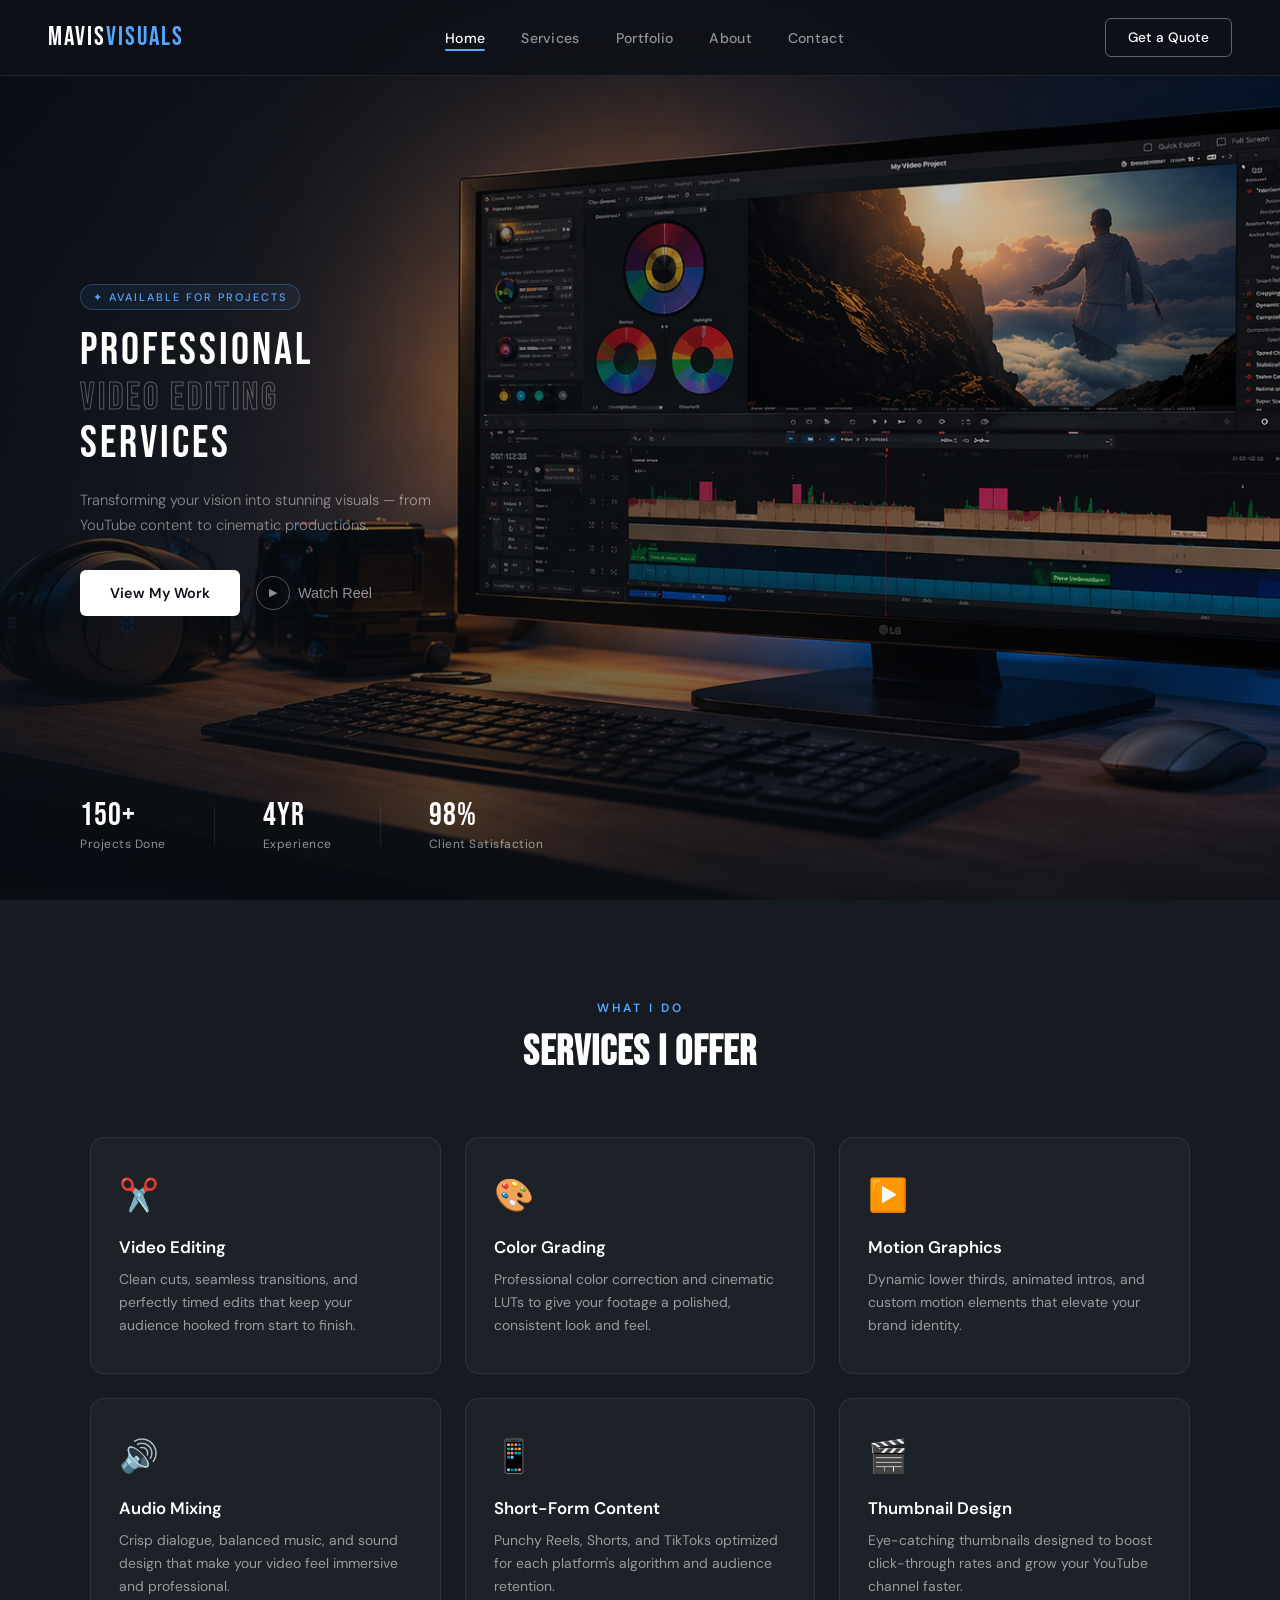
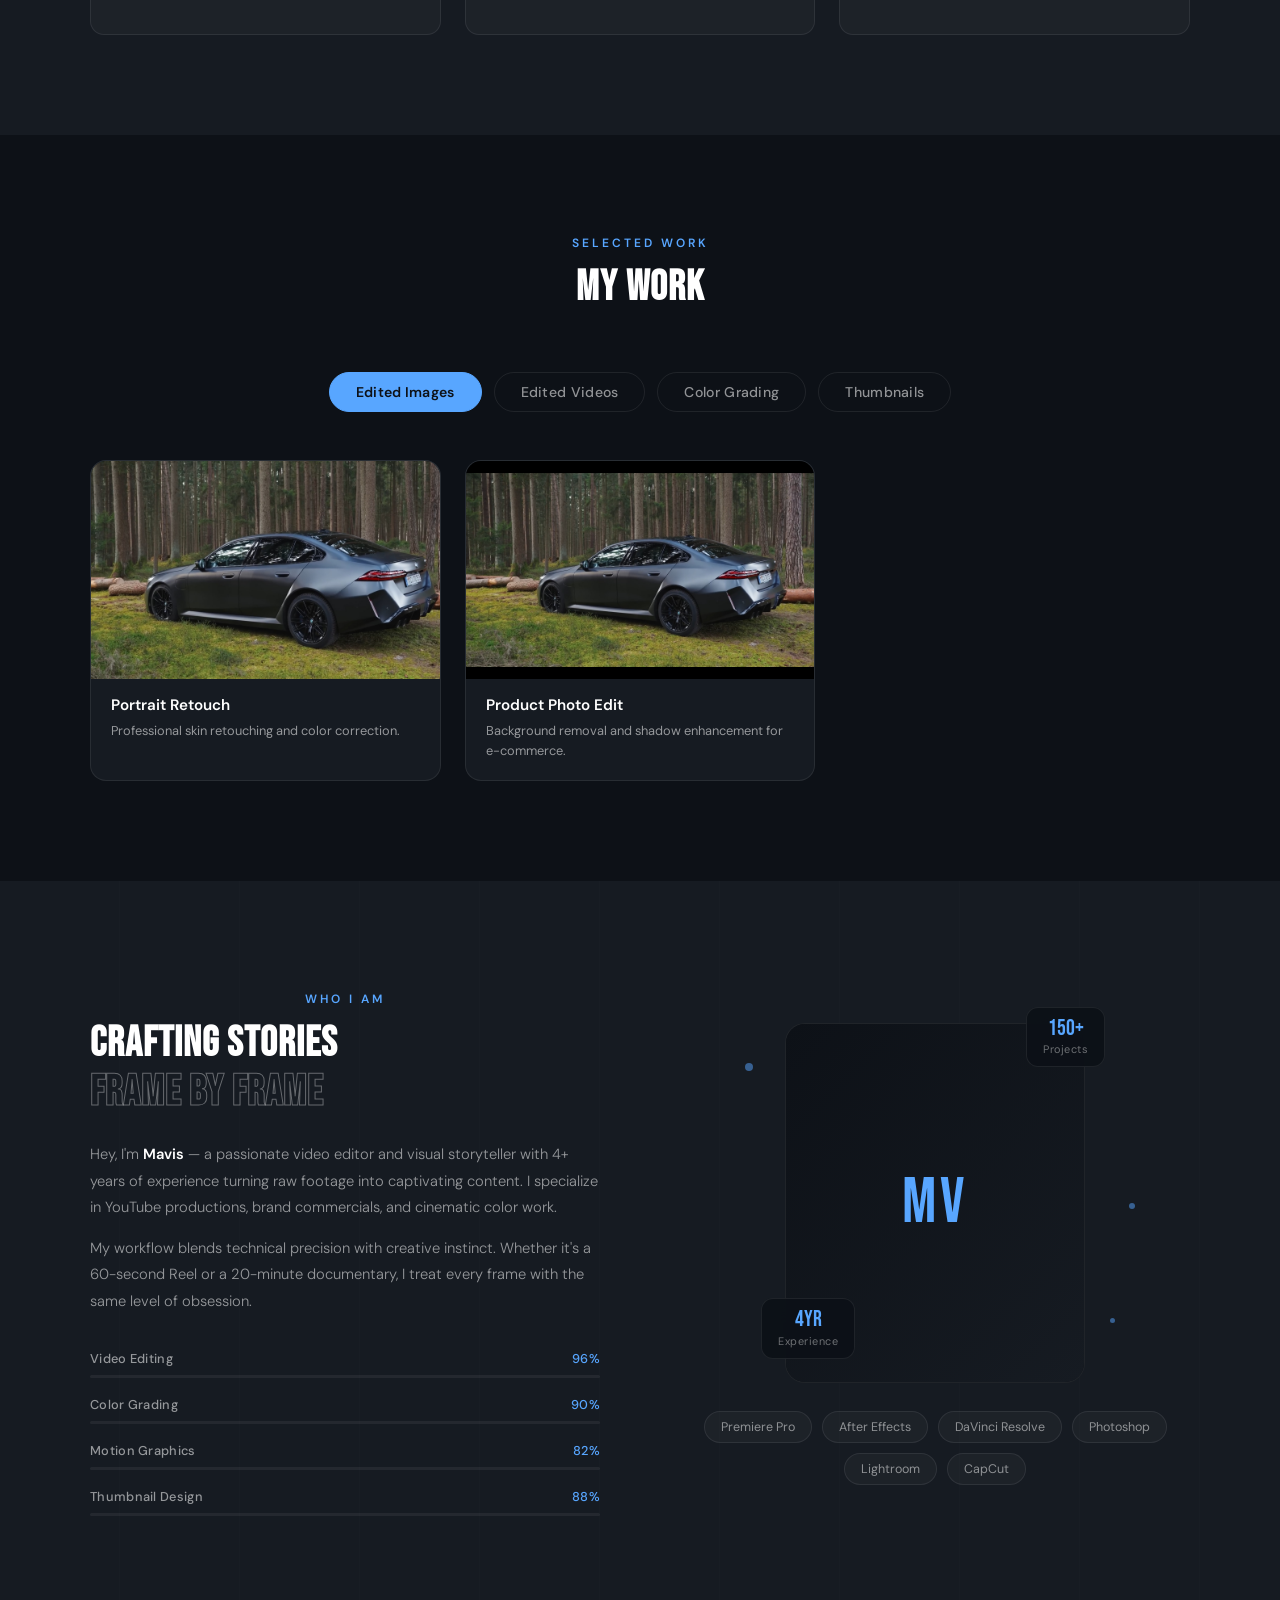
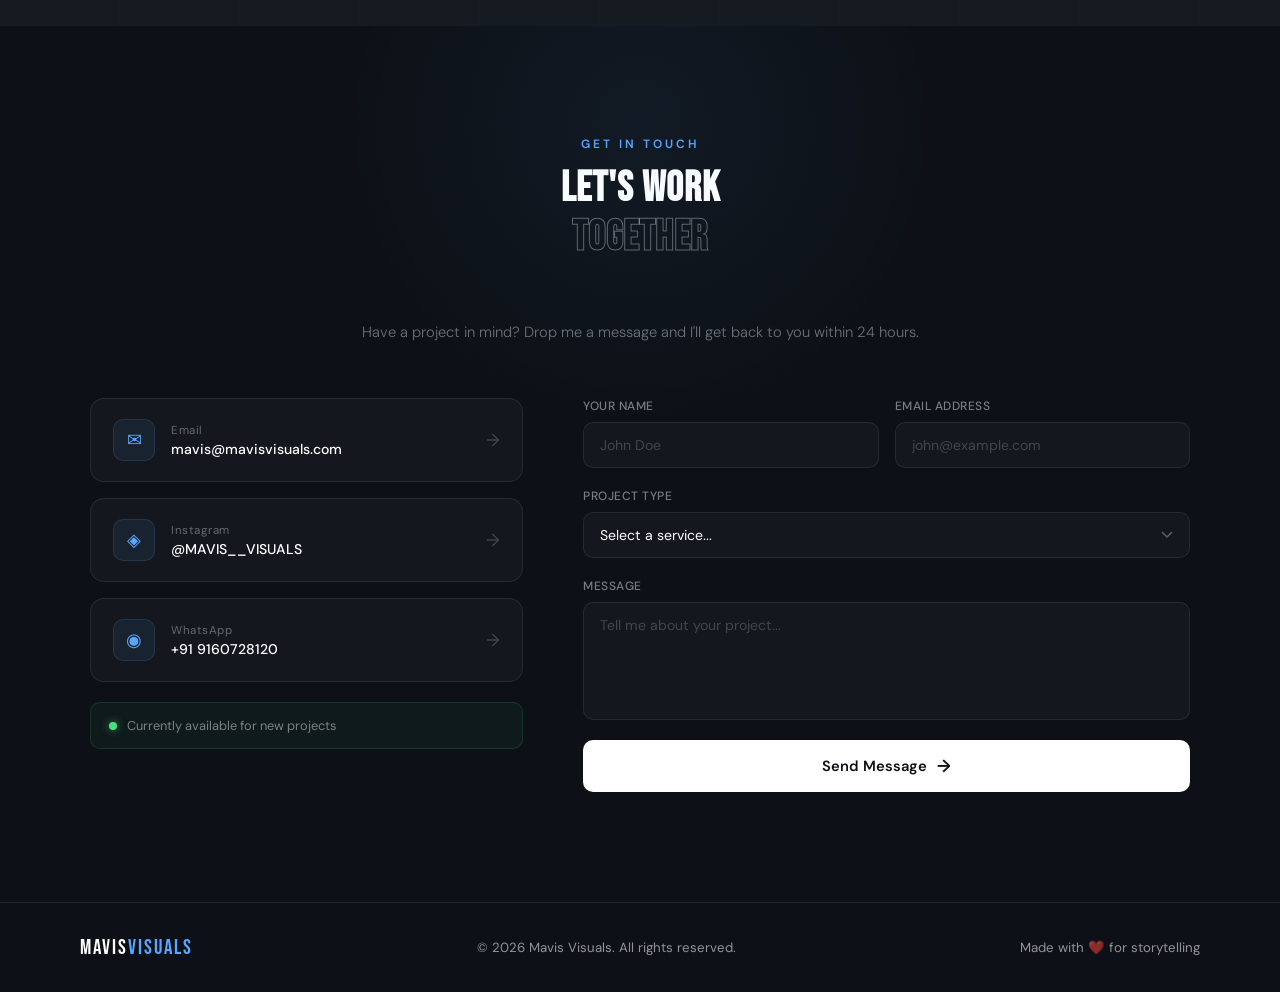
==== index.html @ 576dc62d "Changed insta link" ====
<!DOCTYPE html>
<html lang="en">
<head>
  <meta charset="UTF-8" />
  <meta name="viewport" content="width=device-width, initial-scale=1.0"/>
  <title>Mavis Visuals</title>
  <link href="https://fonts.googleapis.com/css2?family=Bebas+Neue&family=DM+Sans:wght@300;400;500;600&display=swap" rel="stylesheet"/>
  <link rel="stylesheet" href="style.css"/>
</head>
<body>

<!-- NAVBAR -->
<nav class="navbar">
  <div class="logo">MAVIS<span>VISUALS</span></div>
  <ul class="nav-links">
    <li onclick="scrollToSection('#hero')">Home</li>
    <li onclick="scrollToSection('#services')">Services</li>
    <li onclick="scrollToSection('#portfolio')">Portfolio</li>
    <li onclick="scrollToSection('#about')">About</li>
    <li onclick="scrollToSection('#contact')">Contact</li>
  </ul>
  <button class="btn-quote" onclick="scrollToSection('#contact')">Get a Quote</button>
</nav>

<!-- HERO -->
<section class="hero" id="hero">

  <!-- ✅ Background image using <img> tag - most reliable method -->
  <img class="hero-bg-img" src="images/Background.jpg" alt="" 
       onerror="this.src='images/Background.png'" />

  <!-- Dark overlays -->
  <div class="hero-overlay-left"></div>
  <div class="hero-overlay-bottom"></div>

  <div class="hero-content">
    <div class="hero-label">✦ Available for Projects</div>
    <h1>
      Professional
      <span>Video Editing</span>
      Services
    </h1>
    <p>Transforming your vision into stunning visuals — from YouTube content to cinematic productions.</p>
    <div class="hero-actions">
      <button class="btn-primary" onclick="scrollToSection('#portfolio')">View My Work</button>
      <button class="btn-secondary">
        <span class="play-icon">▶</span>
        Watch Reel
      </button>
    </div>
  </div>

  <div class="hero-stats">
    <div class="stat-item">
      <div class="stat-num">150+</div>
      <div class="stat-label">Projects Done</div>
    </div>
    <div class="stat-divider"></div>
    <div class="stat-item">
      <div class="stat-num">4yr</div>
      <div class="stat-label">Experience</div>
    </div>
    <div class="stat-divider"></div>
    <div class="stat-item">
      <div class="stat-num">98%</div>
      <div class="stat-label">Client Satisfaction</div>
    </div>
  </div>
</section>

<!-- SERVICES -->
<section class="services" id="services">
  <div class="section-label">What I Do</div>
  <h2 class="section-title">Services I Offer</h2>
  <div class="services-grid">
    <div class="service-card">
      <span class="service-icon">✂️</span>
      <h3>Video Editing</h3>
      <p>Clean cuts, seamless transitions, and perfectly timed edits that keep your audience hooked from start to finish.</p>
    </div>
    <div class="service-card">
      <span class="service-icon">🎨</span>
      <h3>Color Grading</h3>
      <p>Professional color correction and cinematic LUTs to give your footage a polished, consistent look and feel.</p>
    </div>
    <div class="service-card">
      <span class="service-icon">▶️</span>
      <h3>Motion Graphics</h3>
      <p>Dynamic lower thirds, animated intros, and custom motion elements that elevate your brand identity.</p>
    </div>
    <div class="service-card">
      <span class="service-icon">🔊</span>
      <h3>Audio Mixing</h3>
      <p>Crisp dialogue, balanced music, and sound design that make your video feel immersive and professional.</p>
    </div>
    <div class="service-card">
      <span class="service-icon">📱</span>
      <h3>Short-Form Content</h3>
      <p>Punchy Reels, Shorts, and TikToks optimized for each platform's algorithm and audience retention.</p>
    </div>
    <div class="service-card">
      <span class="service-icon">🎬</span>
      <h3>Thumbnail Design</h3>
      <p>Eye-catching thumbnails designed to boost click-through rates and grow your YouTube channel faster.</p>
    </div>
  </div>
</section>

<!-- PORTFOLIO -->
<section class="portfolio" id="portfolio">
  <div class="section-label">Selected Work</div>
  <h2 class="section-title">My Work</h2>
  <div class="category-tabs" id="categoryTabs"></div>
  <div class="gallery-grid" id="galleryGrid"></div>
</section>

<!-- ABOUT -->
<section class="about" id="about">
  <div class="about-bg-lines"></div>

  <div class="about-inner">
    <div class="about-left reveal-left">
      <div class="section-label">Who I Am</div>
      <h2 class="section-title" style="text-align:left; margin-bottom:24px;">Crafting Stories<br><span class="outline-text">Frame by Frame</span></h2>
      <p class="about-bio">
        Hey, I'm <strong>Mavis</strong> — a passionate video editor and visual storyteller with 4+ years of experience turning raw footage into captivating content. I specialize in YouTube productions, brand commercials, and cinematic color work.
      </p>
      <p class="about-bio" style="margin-top:14px;">
        My workflow blends technical precision with creative instinct. Whether it's a 60-second Reel or a 20-minute documentary, I treat every frame with the same level of obsession.
      </p>

      <div class="about-skills">
        <div class="skill-bar-item">
          <div class="skill-bar-label"><span>Video Editing</span><span class="skill-pct">96%</span></div>
          <div class="skill-bar-track"><div class="skill-bar-fill" data-w="96"></div></div>
        </div>
        <div class="skill-bar-item">
          <div class="skill-bar-label"><span>Color Grading</span><span class="skill-pct">90%</span></div>
          <div class="skill-bar-track"><div class="skill-bar-fill" data-w="90"></div></div>
        </div>
        <div class="skill-bar-item">
          <div class="skill-bar-label"><span>Motion Graphics</span><span class="skill-pct">82%</span></div>
          <div class="skill-bar-track"><div class="skill-bar-fill" data-w="82"></div></div>
        </div>
        <div class="skill-bar-item">
          <div class="skill-bar-label"><span>Thumbnail Design</span><span class="skill-pct">88%</span></div>
          <div class="skill-bar-track"><div class="skill-bar-fill" data-w="88"></div></div>
        </div>
      </div>
    </div>

    <div class="about-right reveal-right">
      <div class="about-photo-wrap">
        <div class="about-photo-frame">
          <img src="images/about.jpg" alt="Mavis"
               onerror="this.style.display='none'; this.nextElementSibling.style.display='flex';" />
          <div class="about-photo-fallback">MV</div>
        </div>
        <div class="about-badge about-badge-1">
          <span class="badge-num">150+</span>
          <span class="badge-lbl">Projects</span>
        </div>
        <div class="about-badge about-badge-2">
          <span class="badge-num">4yr</span>
          <span class="badge-lbl">Experience</span>
        </div>
        <div class="about-floating-dot dot1"></div>
        <div class="about-floating-dot dot2"></div>
        <div class="about-floating-dot dot3"></div>
      </div>

      <div class="about-tools">
        <div class="tool-tag">Premiere Pro</div>
        <div class="tool-tag">After Effects</div>
        <div class="tool-tag">DaVinci Resolve</div>
        <div class="tool-tag">Photoshop</div>
        <div class="tool-tag">Lightroom</div>
        <div class="tool-tag">CapCut</div>
      </div>
    </div>
  </div>
</section>

<!-- CONTACT -->
<section class="contact" id="contact">
  <div class="contact-glow"></div>

  <div class="contact-inner">
    <div class="reveal-up">
      <div class="section-label">Get In Touch</div>
      <h2 class="section-title">Let's Work<br><span class="outline-text">Together</span></h2>
      <p class="contact-sub">Have a project in mind? Drop me a message and I'll get back to you within 24 hours.</p>
    </div>

    <div class="contact-layout">
      <!-- Info cards -->
      <div class="contact-info reveal-left">
        <a class="contact-card" href="mailto:mavis@mavisvisuals.com">
          <div class="contact-card-icon">✉</div>
          <div>
            <div class="contact-card-label">Email</div>
            <div class="contact-card-value">mavis@mavisvisuals.com</div>
          </div>
          <div class="contact-card-arrow">→</div>
        </a>
        <a class="contact-card" href="https://www.instagram.com/mavis__visuals/" target="_blank" rel="noopener noreferrer">
          <div class="contact-card-icon">◈</div>
          <div>
            <div class="contact-card-label">Instagram</div>
            <div class="contact-card-value">@MAVIS__VISUALS</div>
          </div>
          <div class="contact-card-arrow">→</div>
        </a>
        <a class="contact-card" href="https://wa.me/919160728120" target="_blank">
          <div class="contact-card-icon">◉</div>
          <div>
            <div class="contact-card-label">WhatsApp</div>
            <div class="contact-card-value">+91 9160728120</div>
          </div>
          <div class="contact-card-arrow">→</div>
        </a>
        <div class="contact-availability">
          <span class="avail-dot"></span>
          Currently available for new projects
        </div>
      </div>

      <!-- Form -->
      <form class="contact-form reveal-right" onsubmit="handleFormSubmit(event)">
        <div class="form-row">
          <div class="form-group">
            <label>Your Name</label>
            <input type="text" placeholder="John Doe" required />
          </div>
          <div class="form-group">
            <label>Email Address</label>
            <input type="email" placeholder="john@example.com" required />
          </div>
        </div>
        <div class="form-group">
          <label>Project Type</label>
          <select>
            <option value="">Select a service...</option>
            <option>Video Editing</option>
            <option>Color Grading</option>
            <option>Motion Graphics</option>
            <option>Short-Form Content</option>
            <option>Thumbnail Design</option>
            <option>Other</option>
          </select>
        </div>
        <div class="form-group">
          <label>Message</label>
          <textarea rows="5" placeholder="Tell me about your project..." required></textarea>
        </div>
        <button type="submit" class="btn-submit">
          <span class="btn-submit-text">Send Message</span>
          <span class="btn-submit-arrow">→</span>
        </button>
        <div class="form-success" id="formSuccess">
          ✦ Message sent! I'll get back to you within 24hrs.
        </div>
      </form>
    </div>
  </div>
</section>

<!-- FOOTER -->
<footer>
  <div class="footer-logo">MAVIS<span>VISUALS</span></div>
  <div>© 2026 Mavis Visuals. All rights reserved.</div>
  <div>Made with ❤️ for storytelling</div>
</footer>

<!-- LIGHTBOX -->
<div class="lightbox" id="lightbox">
  <button class="lightbox-close" onclick="closeLightbox()">✕</button>
  <img id="lbImage" src="" alt=""/>
  <div class="lightbox-info">
    <h3 id="lbTitle"></h3>
    <p id="lbInfo"></p>
  </div>
</div>

<script src="script.js"></script>
</body>
</html>
---- style.css ----
*, *::before, *::after {
  margin: 0;
  padding: 0;
  box-sizing: border-box;
}

:root {
  --dark: #0d1117;
  --dark2: #161b22;
  --border: rgba(255,255,255,0.08);
  --accent2: #58a6ff;
  --muted: rgba(255,255,255,0.55);
  --card-bg: rgba(255,255,255,0.03);
}

html { scroll-behavior: smooth; }

body {
  background: var(--dark);
  color: #fff;
  font-family: 'DM Sans', sans-serif;
  overflow-x: hidden;
}

/* ── NAVBAR ── */
.navbar {
  position: fixed;
  top: 0; left: 0; right: 0;
  z-index: 100;
  display: flex;
  align-items: center;
  justify-content: space-between;
  padding: 18px 48px;
  background: rgba(13,17,23,0.85);
  backdrop-filter: blur(14px);
  border-bottom: 1px solid var(--border);
}

.logo {
  font-family: 'Bebas Neue', sans-serif;
  font-size: 1.6rem;
  letter-spacing: 2px;
  color: #fff;
}
.logo span { color: var(--accent2); }

.nav-links {
  display: flex;
  gap: 36px;
  list-style: none;
}
.nav-links li {
  font-size: 0.88rem;
  font-weight: 500;
  color: var(--muted);
  cursor: pointer;
  transition: color 0.2s;
  letter-spacing: 0.3px;
}
.nav-links li:hover { color: #fff; }

.btn-quote {
  padding: 10px 22px;
  border: 1.5px solid rgba(255,255,255,0.35);
  background: transparent;
  color: #fff;
  border-radius: 6px;
  font-family: 'DM Sans', sans-serif;
  font-size: 0.85rem;
  font-weight: 500;
  cursor: pointer;
  transition: background 0.2s, border-color 0.2s;
}
.btn-quote:hover {
  background: rgba(255,255,255,0.1);
  border-color: #fff;
}

/* ── HERO ── */
.hero {
  position: relative;
  height: 100vh;
  min-height: 600px;
  display: flex;
  align-items: center;
  padding: 0 80px;
  overflow: hidden;
  background: #0d1117; /* fallback if image fails */
}

/* ✅ Background image as <img> tag - always loads reliably */
.hero-bg-img {
  position: absolute;
  inset: 0;
  width: 100%;
  height: 100%;
  object-fit: cover;
  object-position: center;
  z-index: 0;
}

/* Left gradient - keeps text readable, right side bright */
.hero-overlay-left {
  position: absolute;
  inset: 0;
  z-index: 1;
  background: linear-gradient(
    to right,
    rgba(10, 14, 20, 0.80) 0%,
    rgba(10, 14, 20, 0.45) 45%,
    rgba(10, 14, 20, 0.05) 100%
  );
}

/* Bottom gradient - stats readability */
.hero-overlay-bottom {
  position: absolute;
  inset: 0;
  z-index: 1;
  background: linear-gradient(
    to top,
    rgba(10, 14, 20, 0.70) 0%,
    transparent 35%
  );
}

.hero-content {
  position: relative;
  z-index: 2;
  max-width: 560px;
}

.hero-label {
  display: inline-block;
  font-size: 0.68rem;
  font-weight: 500;
  letter-spacing: 2px;
  text-transform: uppercase;
  color: var(--accent2);
  margin-bottom: 16px;
  padding: 5px 12px;
  border: 1px solid rgba(88,166,255,0.3);
  border-radius: 20px;
  background: rgba(88,166,255,0.07);
}

.hero h1 {
  font-family: 'Bebas Neue', sans-serif;
  font-size: clamp(2rem, 3.5vw, 3rem);
  line-height: 1.12;
  letter-spacing: 3px;
  margin-bottom: 18px;
  font-weight: 400;
}

.hero h1 span {
  display: block;
  -webkit-text-stroke: 1px rgba(255,255,255,0.3);
  color: transparent;
  font-size: clamp(1.8rem, 3vw, 2.7rem);
}

.hero p {
  font-size: 0.92rem;
  color: rgba(255,255,255,0.5);
  margin-bottom: 32px;
  line-height: 1.7;
  max-width: 400px;
  font-weight: 300;
}

.hero-actions {
  display: flex;
  gap: 16px;
  align-items: center;
}

.btn-primary {
  padding: 14px 30px;
  background: #fff;
  color: #0d1117;
  border: none;
  border-radius: 6px;
  font-family: 'DM Sans', sans-serif;
  font-weight: 600;
  font-size: 0.9rem;
  cursor: pointer;
  transition: transform 0.2s, box-shadow 0.2s;
}
.btn-primary:hover {
  transform: translateY(-2px);
  box-shadow: 0 8px 28px rgba(255,255,255,0.18);
}

.btn-secondary {
  display: flex;
  align-items: center;
  gap: 8px;
  color: var(--muted);
  font-size: 0.9rem;
  font-weight: 500;
  cursor: pointer;
  transition: color 0.2s;
  background: none;
  border: none;
}
.btn-secondary:hover { color: #fff; }

.btn-secondary .play-icon {
  width: 34px;
  height: 34px;
  border: 1.5px solid rgba(255,255,255,0.3);
  border-radius: 50%;
  display: flex;
  align-items: center;
  justify-content: center;
  font-size: 0.7rem;
  transition: border-color 0.2s, background 0.2s;
}
.btn-secondary:hover .play-icon {
  border-color: #fff;
  background: rgba(255,255,255,0.08);
}

/* Hero stats */
.hero-stats {
  position: absolute;
  bottom: 48px;
  left: 80px;
  z-index: 3;
  display: flex;
  gap: 48px;
}
.stat-item { text-align: left; }
.stat-num {
  font-family: 'Bebas Neue', sans-serif;
  font-size: 2rem;
  color: #fff;
  letter-spacing: 1px;
  line-height: 1;
}
.stat-label {
  font-size: 0.75rem;
  color: var(--muted);
  margin-top: 4px;
  letter-spacing: 0.5px;
}
.stat-divider {
  width: 1px;
  height: 40px;
  background: var(--border);
  align-self: center;
}

/* ── SERVICES ── */
.services {
  padding: 100px 80px;
  background: var(--dark2);
}

.section-label {
  font-size: 0.75rem;
  font-weight: 600;
  letter-spacing: 3px;
  text-transform: uppercase;
  color: var(--accent2);
  text-align: center;
  margin-bottom: 12px;
}

.section-title {
  font-family: 'Bebas Neue', sans-serif;
  font-size: 2.6rem;
  letter-spacing: 1px;
  text-align: center;
  margin-bottom: 60px;
}

.services-grid {
  display: grid;
  grid-template-columns: repeat(auto-fit, minmax(260px, 1fr));
  gap: 24px;
  max-width: 1100px;
  margin: 0 auto;
}

.service-card {
  background: var(--card-bg);
  border: 1px solid var(--border);
  border-radius: 14px;
  padding: 36px 28px;
  transition: border-color 0.25s, transform 0.25s, background 0.25s;
  cursor: default;
}
.service-card:hover {
  border-color: rgba(88,166,255,0.35);
  transform: translateY(-4px);
  background: rgba(88,166,255,0.04);
}

.service-icon {
  font-size: 2rem;
  margin-bottom: 20px;
  display: block;
}
.service-card h3 {
  font-size: 1.05rem;
  font-weight: 600;
  margin-bottom: 10px;
}
.service-card p {
  font-size: 0.87rem;
  color: var(--muted);
  line-height: 1.65;
}

/* ── PORTFOLIO GALLERY ── */
.portfolio { padding: 100px 80px; }

.gallery-grid {
  display: grid;
  grid-template-columns: repeat(auto-fill, minmax(300px, 1fr));
  gap: 24px;
  max-width: 1100px;
  margin: 0 auto;
}

/* Card wrapper */
.gallery-card {
  background: var(--dark2);
  border: 1px solid var(--border);
  border-radius: 16px;
  overflow: hidden;
  cursor: pointer;
  transition: transform 0.3s, border-color 0.3s, box-shadow 0.3s;
}
.gallery-card:hover {
  transform: translateY(-6px);
  border-color: rgba(88,166,255,0.3);
  box-shadow: 0 16px 40px rgba(0,0,0,0.4);
}

/* Image area */
.gallery-card-img {
  position: relative;
  width: 100%;
  aspect-ratio: 16/10;
  overflow: hidden;
  background: #0d1117;
}
.gallery-card-img img {
  width: 100%;
  height: 100%;
  object-fit: cover;
  transition: transform 0.4s ease;
  display: block;
}
.gallery-card:hover .gallery-card-img img {
  transform: scale(1.06);
}

/* Click to open hint */
.gallery-card-img::after {
  content: '🔍 Click to open';
  position: absolute;
  top: 50%;
  left: 50%;
  transform: translate(-50%, -50%);
  background: rgba(10,14,20,0.85);
  color: #fff;
  font-size: 0.78rem;
  font-weight: 500;
  padding: 8px 16px;
  border-radius: 20px;
  letter-spacing: 0.5px;
  opacity: 0;
  transition: opacity 0.3s;
  white-space: nowrap;
  pointer-events: none;
}
.gallery-card:hover .gallery-card-img::after {
  opacity: 1;
}

/* Placeholder when image missing */
.gallery-placeholder {
  width: 100%;
  height: 100%;
  background: linear-gradient(135deg, #1a2233, #0d1117);
  display: flex;
  align-items: center;
  justify-content: center;
  color: rgba(255,255,255,0.15);
  font-size: 2.5rem;
}

/* Info below image */
.gallery-card-info {
  padding: 16px 20px 20px;
}
.gallery-card-info h3 {
  font-size: 0.95rem;
  font-weight: 600;
  color: #fff;
  margin-bottom: 6px;
}
.gallery-card-info p {
  font-size: 0.8rem;
  color: var(--muted);
  line-height: 1.55;
}

/* ── LIGHTBOX (full image view on click) ── */
.lightbox {
  display: none;
  position: fixed;
  inset: 0;
  z-index: 999;
  background: rgba(0,0,0,0.92);
  align-items: center;
  justify-content: center;
  flex-direction: column;
  padding: 40px;
}
.lightbox.active { display: flex; }
.lightbox img {
  max-width: 90vw;
  max-height: 75vh;
  object-fit: contain;
  border-radius: 10px;
  box-shadow: 0 20px 60px rgba(0,0,0,0.6);
}
.lightbox-info {
  margin-top: 20px;
  text-align: center;
}
.lightbox-info h3 {
  font-size: 1.1rem;
  font-weight: 600;
  color: #fff;
  margin-bottom: 6px;
}
.lightbox-info p {
  font-size: 0.85rem;
  color: var(--muted);
}
.lightbox-close {
  position: absolute;
  top: 24px;
  right: 32px;
  font-size: 2rem;
  color: rgba(255,255,255,0.6);
  cursor: pointer;
  background: none;
  border: none;
  line-height: 1;
  transition: color 0.2s;
}
.lightbox-close:hover { color: #fff; }

/* ── FOOTER ── */
footer {
  border-top: 1px solid var(--border);
  padding: 32px 80px;
  display: flex;
  justify-content: space-between;
  align-items: center;
  font-size: 0.83rem;
  color: var(--muted);
}
.footer-logo {
  font-family: 'Bebas Neue', sans-serif;
  font-size: 1.3rem;
  color: #fff;
  letter-spacing: 2px;
}
.footer-logo span { color: var(--accent2); }

/* ── ANIMATIONS ── */
@keyframes fadeUp {
  from { opacity: 0; transform: translateY(30px); }
  to   { opacity: 1; transform: translateY(0); }
}

/* Hero elements animated by the same JS observer system */

/* ── RESPONSIVE ── */
@media (max-width: 768px) {

  /* Navbar */
  .navbar {
    padding: 14px 20px;
  }
  .nav-links {
    display: none;
  }
  .btn-quote {
    padding: 8px 16px;
    font-size: 0.8rem;
  }

  /* Hero */
  .hero {
    padding: 80px 24px 160px;
    min-height: 100vh;
    align-items: flex-start;
    padding-top: 100px;
  }
  .hero-content {
    max-width: 100%;
  }
  .hero h1 {
    font-size: clamp(2.2rem, 9vw, 3.2rem);
    letter-spacing: 2px;
  }
  .hero h1 span {
    font-size: clamp(2rem, 8vw, 2.8rem);
  }
  .hero p {
    font-size: 0.9rem;
    max-width: 100%;
  }
  .hero-actions {
    flex-wrap: wrap;
    gap: 12px;
  }
  .btn-primary {
    padding: 13px 26px;
    font-size: 0.88rem;
  }
  .hero-stats {
    left: 24px;
    right: 24px;
    bottom: 40px;
    gap: 0;
    justify-content: space-between;
  }
  .stat-num {
    font-size: 1.7rem;
  }
  .stat-divider {
    height: 36px;
  }

  /* Services */
  .services {
    padding: 72px 24px;
  }
  .services-grid {
    grid-template-columns: repeat(auto-fit, minmax(220px, 1fr));
    gap: 16px;
  }
  .service-card {
    padding: 28px 22px;
  }

  /* Portfolio */
  .portfolio {
    padding: 72px 24px;
  }
  .gallery-grid {
    grid-template-columns: repeat(auto-fill, minmax(260px, 1fr));
    gap: 16px;
  }
  .category-tabs {
    gap: 8px;
    margin-bottom: 32px;
  }
  .tab-btn {
    padding: 8px 20px;
    font-size: 0.82rem;
  }

  /* Footer */
  footer {
    flex-direction: column;
    gap: 10px;
    text-align: center;
    padding: 28px 24px;
  }
}

@media (max-width: 420px) {
  .hero h1 {
    font-size: 2rem;
  }
  .hero h1 span {
    font-size: 1.8rem;
  }
  .gallery-grid {
    grid-template-columns: 1fr;
  }
  .services-grid {
    grid-template-columns: 1fr;
  }
  .hero-stats {
    gap: 0;
  }
  .stat-num {
    font-size: 1.5rem;
  }
  .stat-label {
    font-size: 0.68rem;
  }
}

/* ── CATEGORY TABS ── */
.category-tabs {
  display: flex;
  gap: 12px;
  justify-content: center;
  flex-wrap: wrap;
  margin-bottom: 48px;
  max-width: 1100px;
  margin-left: auto;
  margin-right: auto;
}

.tab-btn {
  padding: 10px 26px;
  border-radius: 30px;
  border: 1.5px solid var(--border);
  background: transparent;
  color: var(--muted);
  font-family: 'DM Sans', sans-serif;
  font-size: 0.88rem;
  font-weight: 500;
  cursor: pointer;
  transition: all 0.25s ease;
  letter-spacing: 0.3px;
}

.tab-btn:hover {
  border-color: rgba(88,166,255,0.4);
  color: #fff;
  background: rgba(88,166,255,0.06);
}

.tab-btn.active {
  background: var(--accent2);
  border-color: var(--accent2);
  color: #0d1117;
  font-weight: 600;
}

/* ═══════════════════════════════════════════
   SCROLL REVEAL ANIMATIONS
═══════════════════════════════════════════ */
/* ── UNIVERSAL SCROLL ANIMATIONS ── */
.anim-up, .anim-left, .anim-right {
  opacity: 0;
  transition: opacity 0.65s ease, transform 0.65s ease;
}
.anim-up    { transform: translateY(36px); }
.anim-left  { transform: translateX(-40px); }
.anim-right { transform: translateX(40px); }

.anim-up.in-view,
.anim-left.in-view,
.anim-right.in-view {
  opacity: 1;
  transform: none;
}

/* Keep old reveal classes working too */
.reveal-left  { transform: translateX(-40px); opacity: 0; transition: opacity 0.65s ease, transform 0.65s ease; }
.reveal-right { transform: translateX(40px);  opacity: 0; transition: opacity 0.65s ease, transform 0.65s ease; }
.reveal-up    { transform: translateY(36px);  opacity: 0; transition: opacity 0.65s ease, transform 0.65s ease; }
.reveal-left.in-view, .reveal-right.in-view, .reveal-up.in-view { opacity: 1; transform: none; }

@media (prefers-reduced-motion: reduce) {
  .anim-up, .anim-left, .anim-right,
  .reveal-left, .reveal-right, .reveal-up { opacity: 1 !important; transform: none !important; }
}

/* ═══════════════════════════════════════════
   ABOUT SECTION
═══════════════════════════════════════════ */
.about {
  position: relative;
  padding: 110px 80px;
  background: var(--dark2);
  overflow: hidden;
}

.about-bg-lines {
  position: absolute;
  inset: 0;
  background-image:
    repeating-linear-gradient(
      90deg,
      transparent,
      transparent 119px,
      rgba(255,255,255,0.02) 120px
    );
  pointer-events: none;
}

.about-inner {
  display: grid;
  grid-template-columns: 1fr 1fr;
  gap: 80px;
  max-width: 1100px;
  margin: 0 auto;
  align-items: center;
}

/* Left — text */
.about-bio {
  font-size: 0.92rem;
  color: rgba(255,255,255,0.55);
  line-height: 1.8;
  font-weight: 300;
}
.about-bio strong {
  color: #fff;
  font-weight: 600;
}

.outline-text {
  -webkit-text-stroke: 1px rgba(255,255,255,0.35);
  color: transparent;
}

/* Skill bars */
.about-skills {
  margin-top: 36px;
  display: flex;
  flex-direction: column;
  gap: 18px;
}
.skill-bar-item {}
.skill-bar-label {
  display: flex;
  justify-content: space-between;
  font-size: 0.8rem;
  color: rgba(255,255,255,0.55);
  margin-bottom: 8px;
  font-weight: 500;
  letter-spacing: 0.3px;
}
.skill-pct { color: var(--accent2); }
.skill-bar-track {
  height: 3px;
  background: rgba(255,255,255,0.06);
  border-radius: 99px;
  overflow: hidden;
}
.skill-bar-fill {
  height: 100%;
  width: 0%;
  background: linear-gradient(90deg, var(--accent2), #a8d8ff);
  border-radius: 99px;
  transition: width 1.4s cubic-bezier(0.16, 1, 0.3, 1);
}

/* Right — photo */
.about-right {
  display: flex;
  flex-direction: column;
  align-items: center;
  gap: 28px;
}

.about-photo-wrap {
  position: relative;
  width: 300px;
  height: 360px;
}

.about-photo-frame {
  width: 100%;
  height: 100%;
  border-radius: 20px;
  overflow: hidden;
  border: 1px solid var(--border);
  background: var(--dark);
  position: relative;
}
.about-photo-frame img {
  width: 100%;
  height: 100%;
  object-fit: cover;
}
.about-photo-fallback {
  display: none;
  width: 100%;
  height: 100%;
  align-items: center;
  justify-content: center;
  font-family: 'Bebas Neue', sans-serif;
  font-size: 4rem;
  letter-spacing: 4px;
  color: var(--accent2);
  background: linear-gradient(135deg, #0d1117, #161b22);
}

/* Floating badges */
.about-badge {
  position: absolute;
  background: rgba(13,17,23,0.92);
  border: 1px solid var(--border);
  backdrop-filter: blur(12px);
  border-radius: 12px;
  padding: 10px 16px;
  display: flex;
  flex-direction: column;
  align-items: center;
  gap: 2px;
  animation: badgeFloat 3s ease-in-out infinite;
}
.about-badge-1 {
  top: -16px;
  right: -20px;
  animation-delay: 0s;
}
.about-badge-2 {
  bottom: 24px;
  left: -24px;
  animation-delay: 1.5s;
}
.badge-num {
  font-family: 'Bebas Neue', sans-serif;
  font-size: 1.4rem;
  color: var(--accent2);
  line-height: 1;
}
.badge-lbl {
  font-size: 0.68rem;
  color: rgba(255,255,255,0.4);
  letter-spacing: 0.5px;
}

@keyframes badgeFloat {
  0%, 100% { transform: translateY(0px); }
  50%       { transform: translateY(-8px); }
}

/* Floating dots */
.about-floating-dot {
  position: absolute;
  border-radius: 50%;
  background: var(--accent2);
  opacity: 0.5;
  animation: dotPulse 2.5s ease-in-out infinite;
}
.dot1 { width: 8px; height: 8px; top: 40px; left: -40px; animation-delay: 0s; }
.dot2 { width: 5px; height: 5px; bottom: 60px; right: -30px; animation-delay: 0.8s; }
.dot3 { width: 6px; height: 6px; top: 50%; right: -50px; animation-delay: 1.6s; }

@keyframes dotPulse {
  0%, 100% { opacity: 0.5; transform: scale(1); }
  50%       { opacity: 1;   transform: scale(1.4); }
}

/* Tool tags */
.about-tools {
  display: flex;
  flex-wrap: wrap;
  gap: 10px;
  justify-content: center;
}
.tool-tag {
  padding: 7px 16px;
  border: 1px solid var(--border);
  border-radius: 30px;
  font-size: 0.78rem;
  color: rgba(255,255,255,0.5);
  background: rgba(255,255,255,0.03);
  transition: all 0.25s;
  cursor: default;
}
.tool-tag:hover {
  border-color: rgba(88,166,255,0.4);
  color: var(--accent2);
  background: rgba(88,166,255,0.06);
}

/* ═══════════════════════════════════════════
   CONTACT SECTION
═══════════════════════════════════════════ */
.contact {
  position: relative;
  padding: 110px 80px;
  background: var(--dark);
  overflow: hidden;
}

.contact-glow {
  position: absolute;
  top: -200px;
  left: 50%;
  transform: translateX(-50%);
  width: 600px;
  height: 600px;
  background: radial-gradient(circle, rgba(88,166,255,0.06) 0%, transparent 70%);
  pointer-events: none;
}

.contact-inner {
  max-width: 1100px;
  margin: 0 auto;
}

.contact-sub {
  font-size: 0.92rem;
  color: rgba(255,255,255,0.4);
  margin-top: 12px;
  margin-bottom: 56px;
  text-align: center;
  font-weight: 300;
}

.contact-layout {
  display: grid;
  grid-template-columns: 1fr 1.4fr;
  gap: 60px;
  align-items: start;
}

/* Info cards */
.contact-info {
  display: flex;
  flex-direction: column;
  gap: 16px;
}

.contact-card {
  display: flex;
  align-items: center;
  gap: 16px;
  padding: 20px 22px;
  background: var(--card-bg);
  border: 1px solid var(--border);
  border-radius: 14px;
  text-decoration: none;
  color: inherit;
  transition: all 0.3s ease;
  position: relative;
  overflow: hidden;
}
.contact-card::before {
  content: '';
  position: absolute;
  inset: 0;
  background: linear-gradient(135deg, rgba(88,166,255,0.05), transparent);
  opacity: 0;
  transition: opacity 0.3s;
}
.contact-card:hover {
  border-color: rgba(88,166,255,0.35);
  transform: translateX(6px);
}
.contact-card:hover::before { opacity: 1; }
.contact-card:hover .contact-card-arrow { color: var(--accent2); transform: translateX(4px); }

.contact-card-icon {
  width: 42px;
  height: 42px;
  border-radius: 10px;
  background: rgba(88,166,255,0.08);
  border: 1px solid rgba(88,166,255,0.15);
  display: flex;
  align-items: center;
  justify-content: center;
  font-size: 1.1rem;
  color: var(--accent2);
  flex-shrink: 0;
}
.contact-card-label {
  font-size: 0.72rem;
  color: rgba(255,255,255,0.35);
  letter-spacing: 0.5px;
  margin-bottom: 2px;
}
.contact-card-value {
  font-size: 0.88rem;
  color: #fff;
  font-weight: 500;
}
.contact-card-arrow {
  margin-left: auto;
  color: rgba(255,255,255,0.2);
  font-size: 1.1rem;
  transition: all 0.3s;
}

.contact-availability {
  display: flex;
  align-items: center;
  gap: 10px;
  padding: 14px 18px;
  font-size: 0.8rem;
  color: rgba(255,255,255,0.45);
  border: 1px solid rgba(88,255,130,0.12);
  border-radius: 10px;
  background: rgba(88,255,130,0.04);
  margin-top: 4px;
}
.avail-dot {
  width: 8px;
  height: 8px;
  border-radius: 50%;
  background: #4ade80;
  box-shadow: 0 0 8px rgba(74,222,128,0.6);
  animation: pulse-green 2s ease-in-out infinite;
  flex-shrink: 0;
}
@keyframes pulse-green {
  0%, 100% { box-shadow: 0 0 6px rgba(74,222,128,0.5); }
  50%       { box-shadow: 0 0 14px rgba(74,222,128,0.9); }
}

/* Contact form */
.contact-form {
  display: flex;
  flex-direction: column;
  gap: 20px;
}

.form-row {
  display: grid;
  grid-template-columns: 1fr 1fr;
  gap: 16px;
}

.form-group {
  display: flex;
  flex-direction: column;
  gap: 8px;
}
.form-group label {
  font-size: 0.75rem;
  font-weight: 500;
  color: rgba(255,255,255,0.45);
  letter-spacing: 0.5px;
  text-transform: uppercase;
}
.form-group input,
.form-group select,
.form-group textarea {
  background: rgba(255,255,255,0.03);
  border: 1px solid var(--border);
  border-radius: 10px;
  padding: 13px 16px;
  color: #fff;
  font-family: 'DM Sans', sans-serif;
  font-size: 0.88rem;
  outline: none;
  transition: border-color 0.25s, background 0.25s;
  resize: none;
}
.form-group select {
  cursor: pointer;
  appearance: none;
  background-image: url("data:image/svg+xml,%3Csvg xmlns='http://www.w3.org/2000/svg' width='12' height='8' fill='none'%3E%3Cpath stroke='rgba(255,255,255,.3)' stroke-width='1.5' d='M1 1l5 5 5-5'/%3E%3C/svg%3E");
  background-repeat: no-repeat;
  background-position: right 16px center;
}
.form-group select option { background: #161b22; color: #fff; }
.form-group input::placeholder,
.form-group textarea::placeholder { color: rgba(255,255,255,0.2); }
.form-group input:focus,
.form-group select:focus,
.form-group textarea:focus {
  border-color: rgba(88,166,255,0.5);
  background: rgba(88,166,255,0.04);
}

/* Submit button */
.btn-submit {
  display: flex;
  align-items: center;
  justify-content: center;
  gap: 10px;
  padding: 15px 32px;
  background: #fff;
  color: #0d1117;
  border: none;
  border-radius: 10px;
  font-family: 'DM Sans', sans-serif;
  font-weight: 600;
  font-size: 0.92rem;
  cursor: pointer;
  transition: all 0.3s ease;
  position: relative;
  overflow: hidden;
}
.btn-submit::before {
  content: '';
  position: absolute;
  inset: 0;
  background: linear-gradient(90deg, transparent, rgba(255,255,255,0.3), transparent);
  transform: translateX(-100%);
  transition: transform 0.5s ease;
}
.btn-submit:hover::before { transform: translateX(100%); }
.btn-submit:hover {
  transform: translateY(-2px);
  box-shadow: 0 10px 32px rgba(255,255,255,0.2);
}
.btn-submit-arrow {
  transition: transform 0.3s;
  font-size: 1.1rem;
}
.btn-submit:hover .btn-submit-arrow { transform: translateX(5px); }

.form-success {
  display: none;
  text-align: center;
  font-size: 0.85rem;
  color: #4ade80;
  padding: 12px 20px;
  border: 1px solid rgba(74,222,128,0.2);
  border-radius: 10px;
  background: rgba(74,222,128,0.05);
  animation: fadeUp 0.4s ease;
}

/* ── RESPONSIVE ABOUT & CONTACT ── */
@media (max-width: 900px) {
  .about-inner { grid-template-columns: 1fr; gap: 48px; }
  .about-right { order: -1; }
  .about-photo-wrap { width: 260px; height: 310px; }
  .contact-layout { grid-template-columns: 1fr; gap: 40px; }
  .form-row { grid-template-columns: 1fr; }
}

@media (max-width: 768px) {
  .about, .contact { padding: 72px 24px; }
  .about-photo-wrap { width: 220px; height: 270px; }
  .about-badge-1 { right: -10px; }
  .about-badge-2 { left: -10px; }
}

/* ── NAV CLICK & SCROLL ANIMATIONS ── */
.nav-links li {
  position: relative;
}
.nav-links li::after {
  content: '';
  position: absolute;
  bottom: -4px;
  left: 0;
  width: 0;
  height: 1.5px;
  background: var(--accent2);
  border-radius: 2px;
  transition: width 0.3s ease;
}
.nav-links li.nav-current::after,
.nav-links li:hover::after {
  width: 100%;
}
.nav-links li.nav-current { color: #fff; }

/* Click flash on nav item */
@keyframes navFlash {
  0%   { color: var(--accent2); transform: translateY(-3px); }
  50%  { color: #fff; transform: translateY(0); }
  100% { color: var(--accent2); }
}
.nav-links li.nav-active {
  animation: navFlash 0.8s ease forwards;
}

/* Section entrance flash on click-scroll */
@keyframes sectionFlash {
  0%   { box-shadow: inset 0 0 0 0 rgba(88,166,255,0); }
  40%  { box-shadow: inset 0 0 60px 0 rgba(88,166,255,0.07); }
  100% { box-shadow: inset 0 0 0 0 rgba(88,166,255,0); }
}
.section-flash {
  animation: sectionFlash 0.6s ease forwards;
}
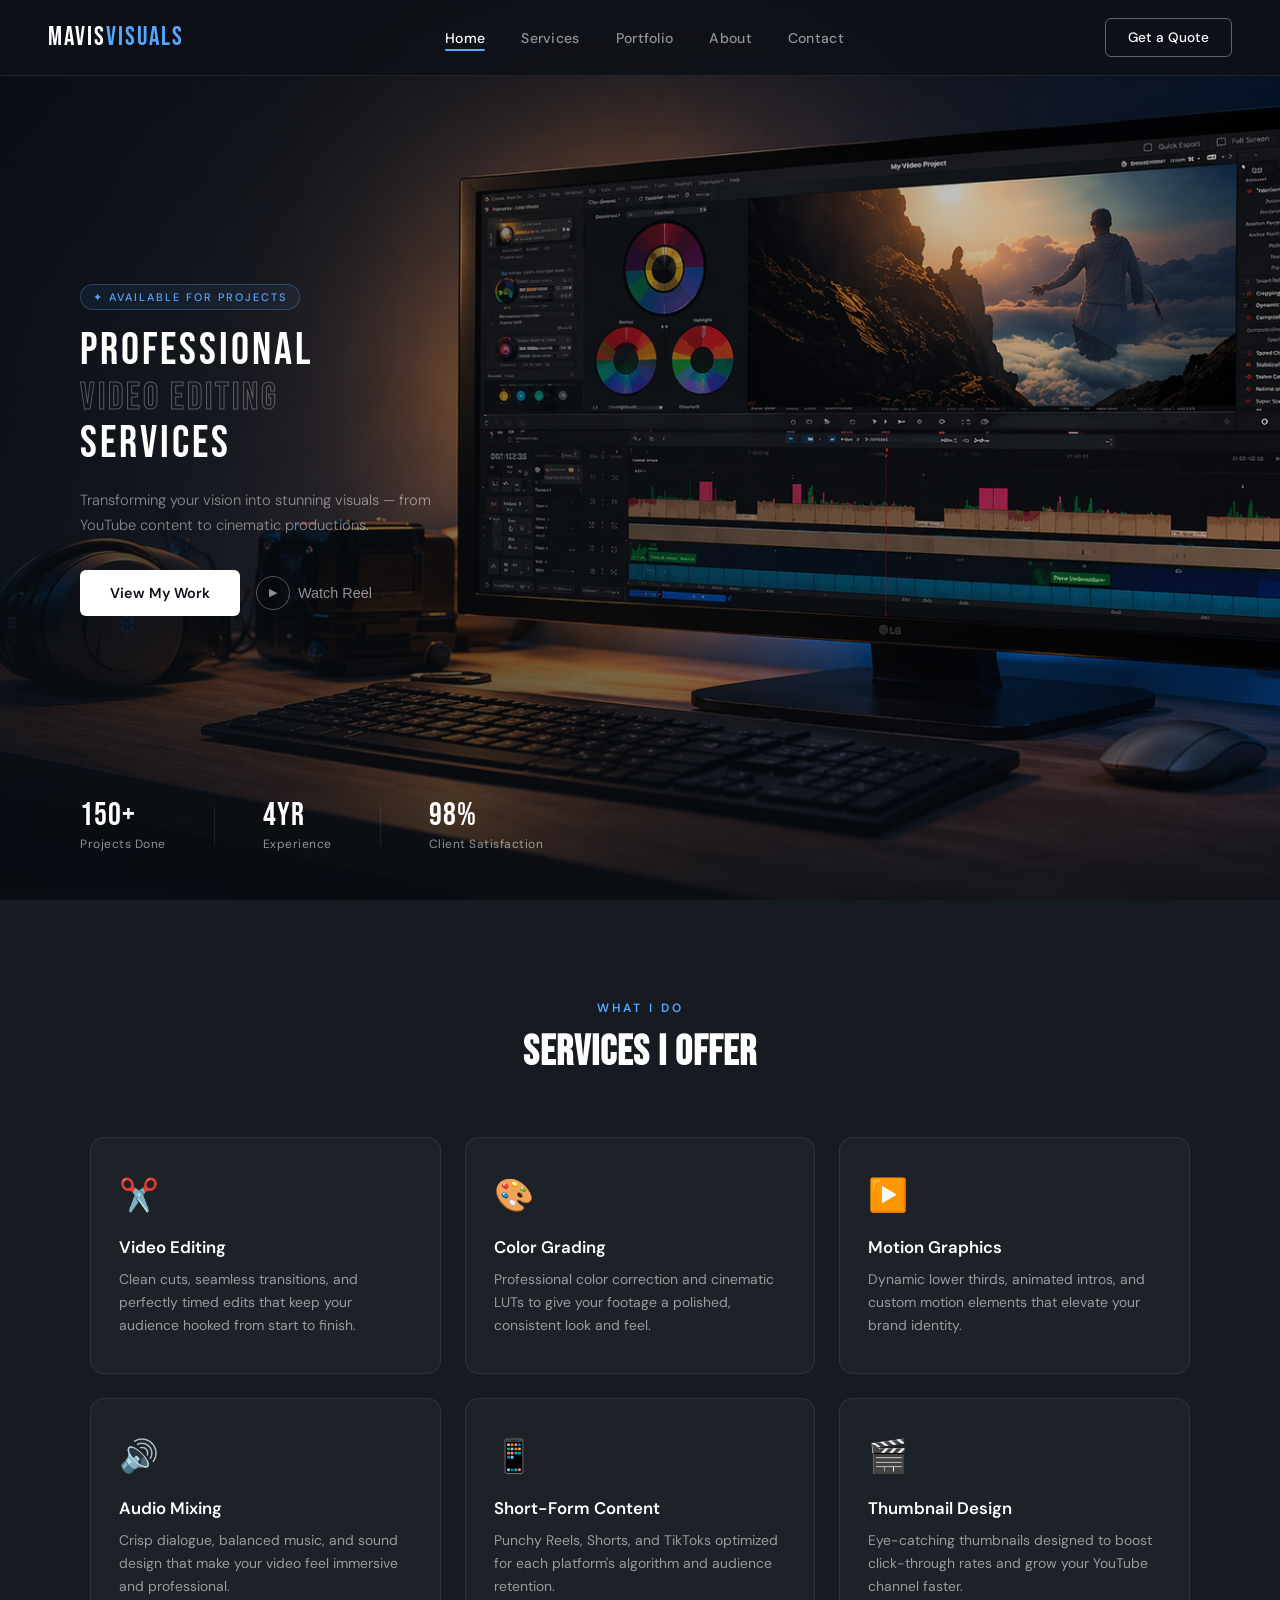
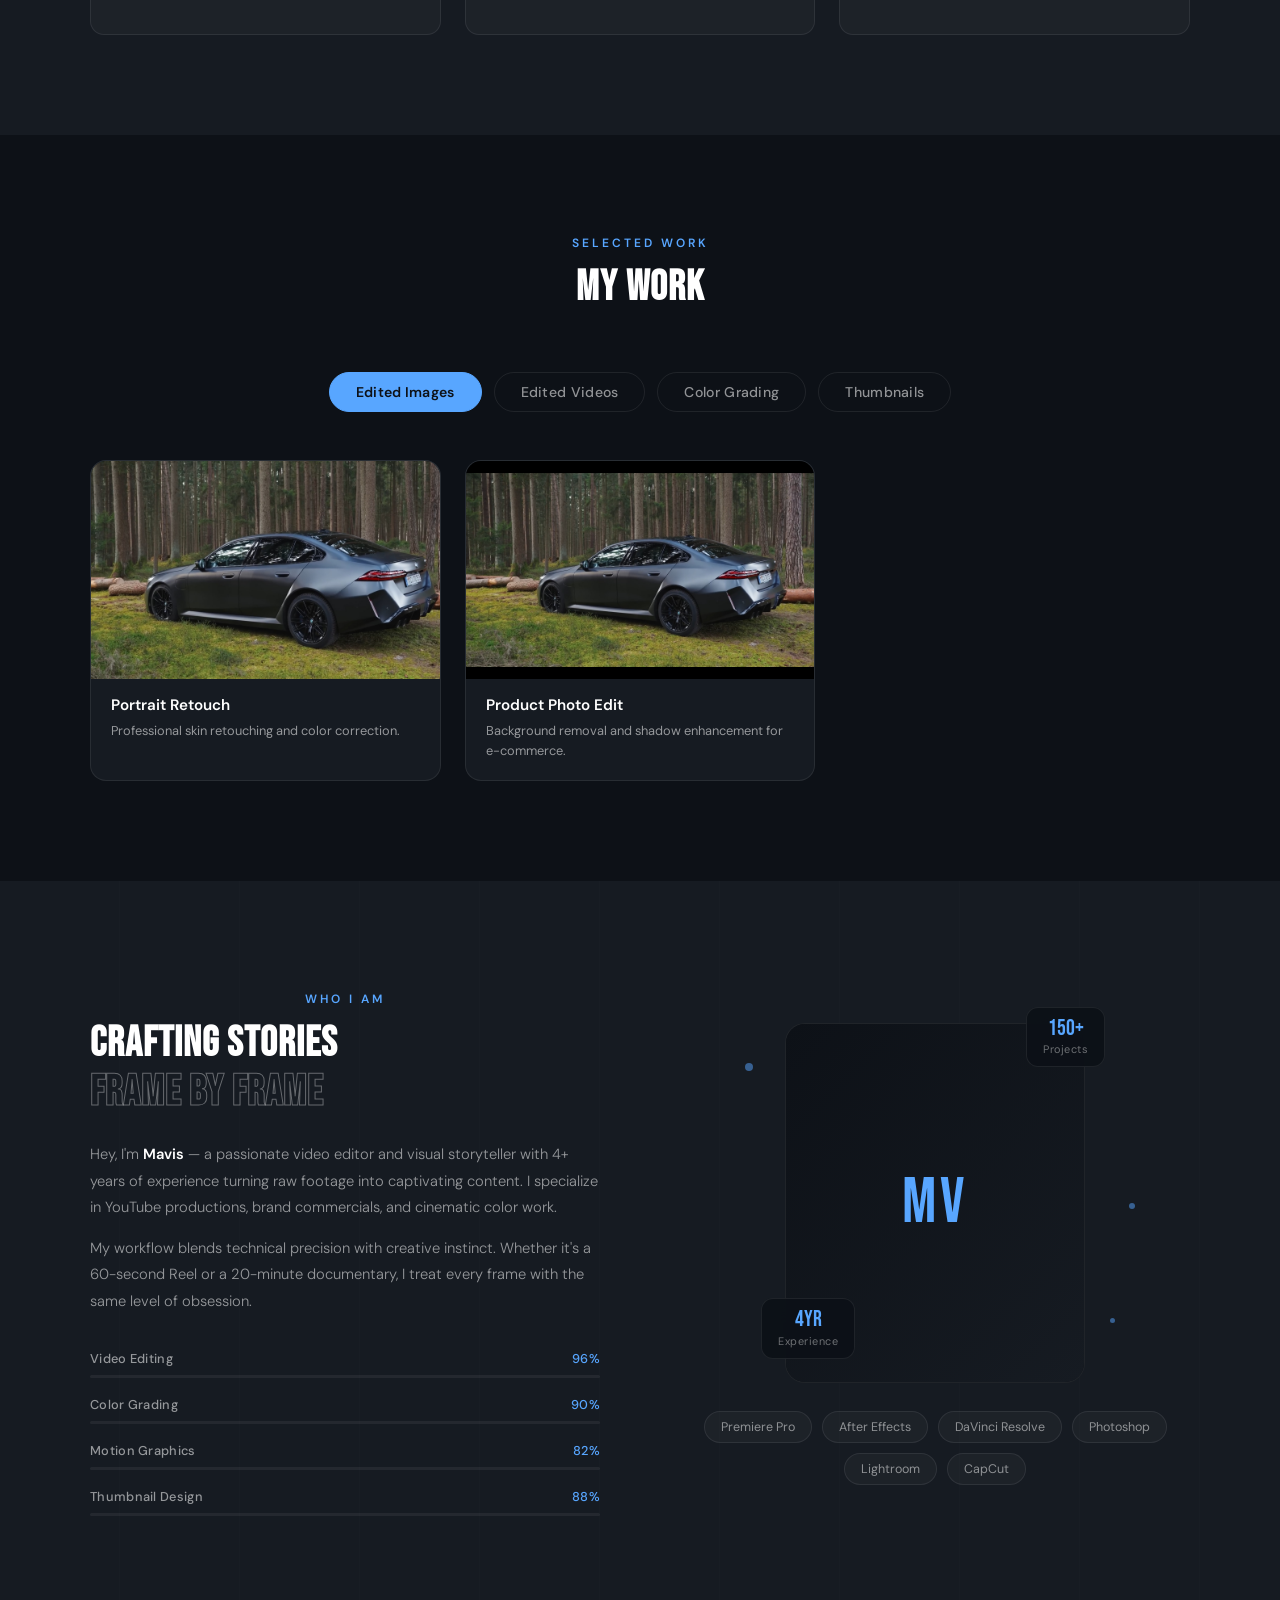
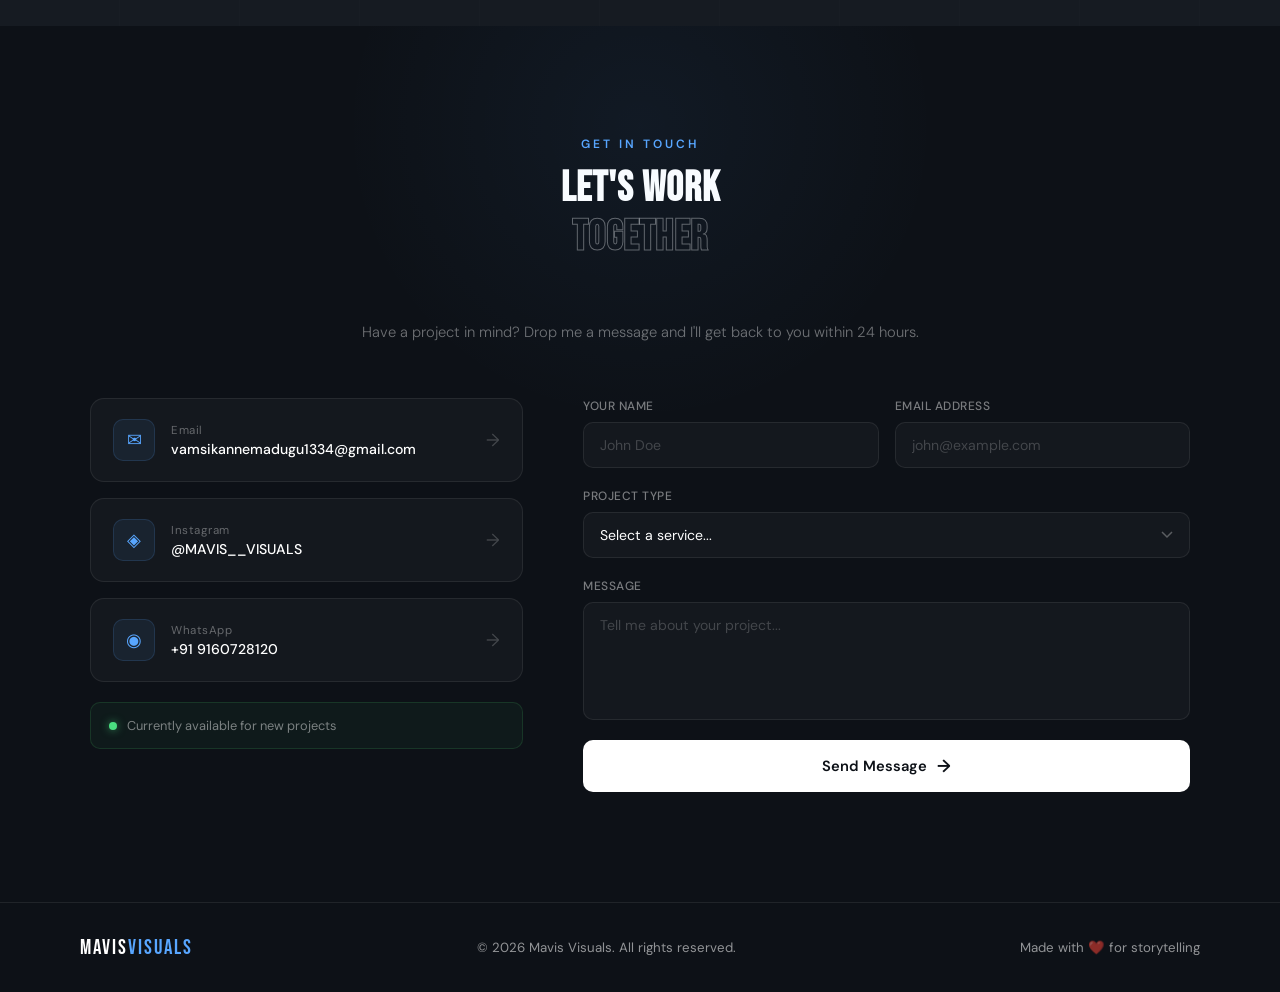
==== commit 2a9cce09: "Added Mail" ====
--- a/index.html
+++ b/index.html
@@ -199,7 +199,7 @@
           <div class="contact-card-icon">✉</div>
           <div>
             <div class="contact-card-label">Email</div>
-            <div class="contact-card-value">mavis@mavisvisuals.com</div>
+            <div class="contact-card-value">vamsikannemadugu1334@gmail.com</div>
           </div>
           <div class="contact-card-arrow">→</div>
         </a>
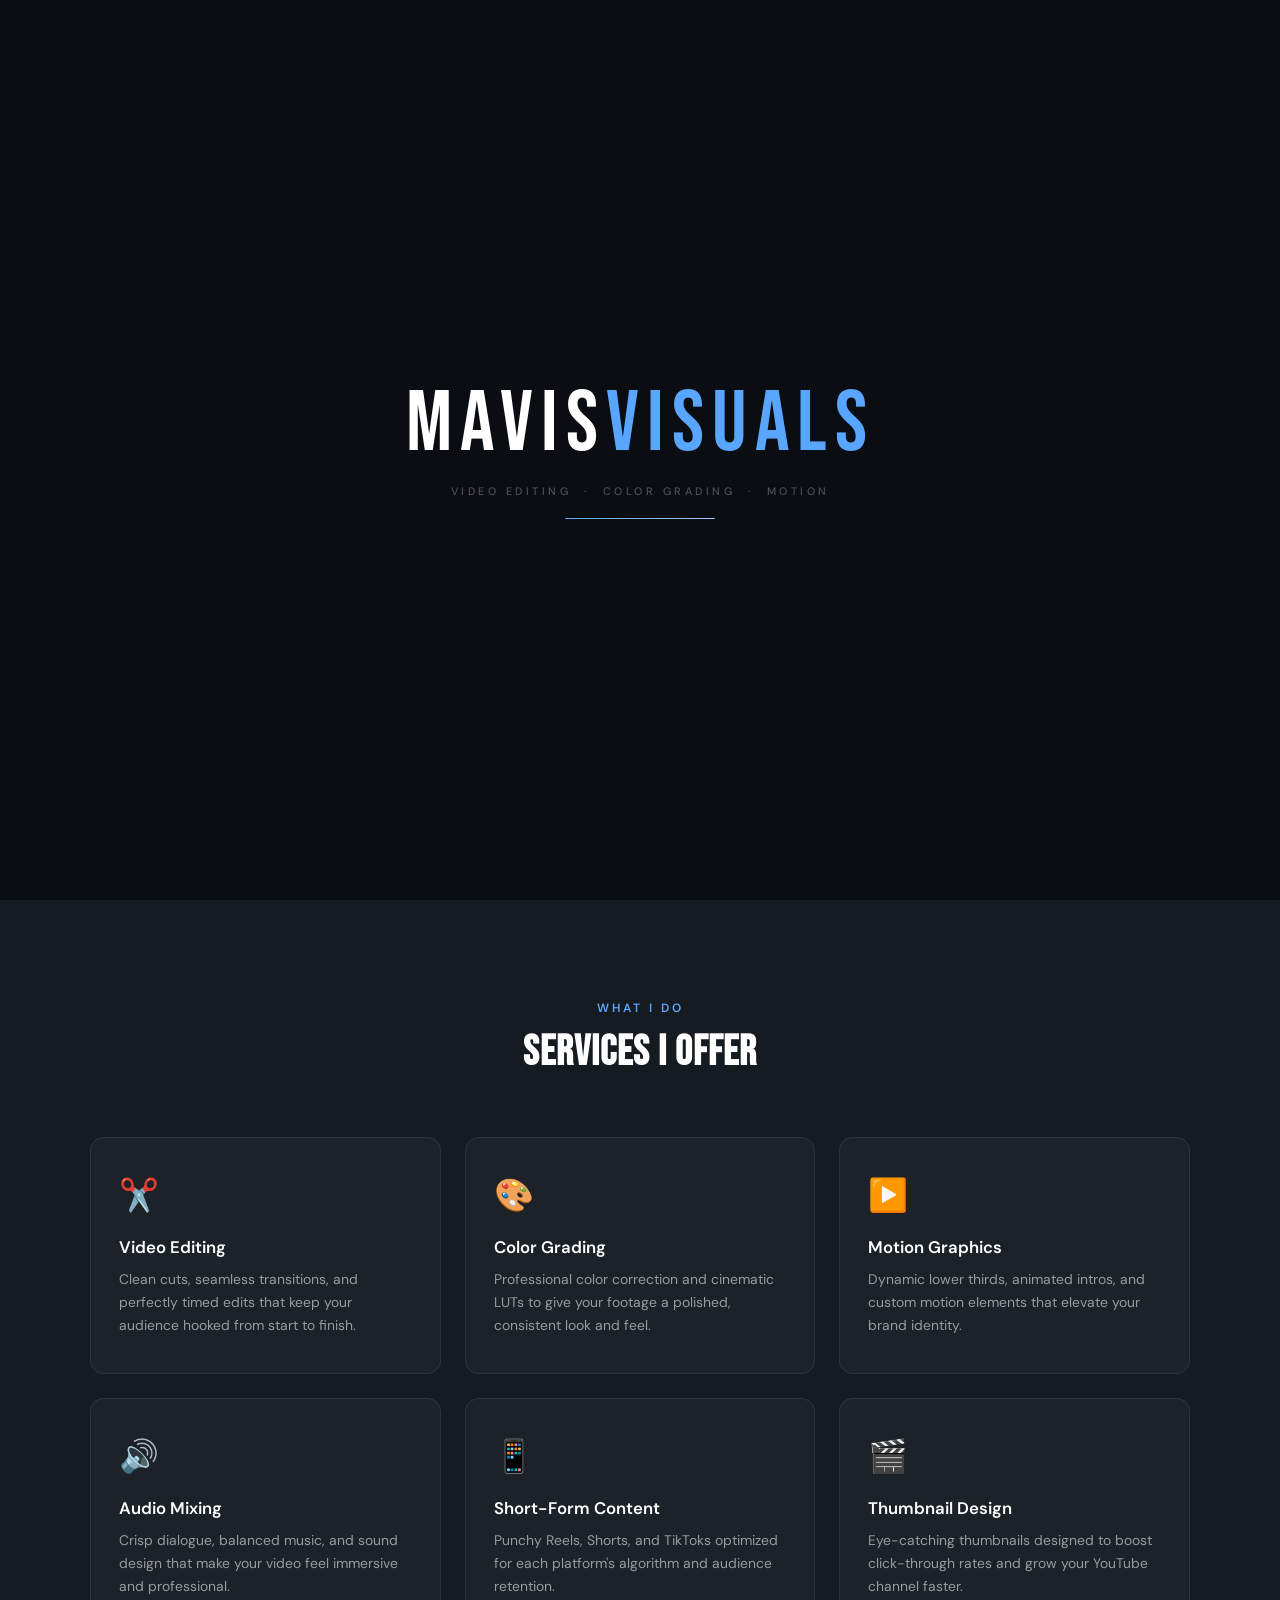
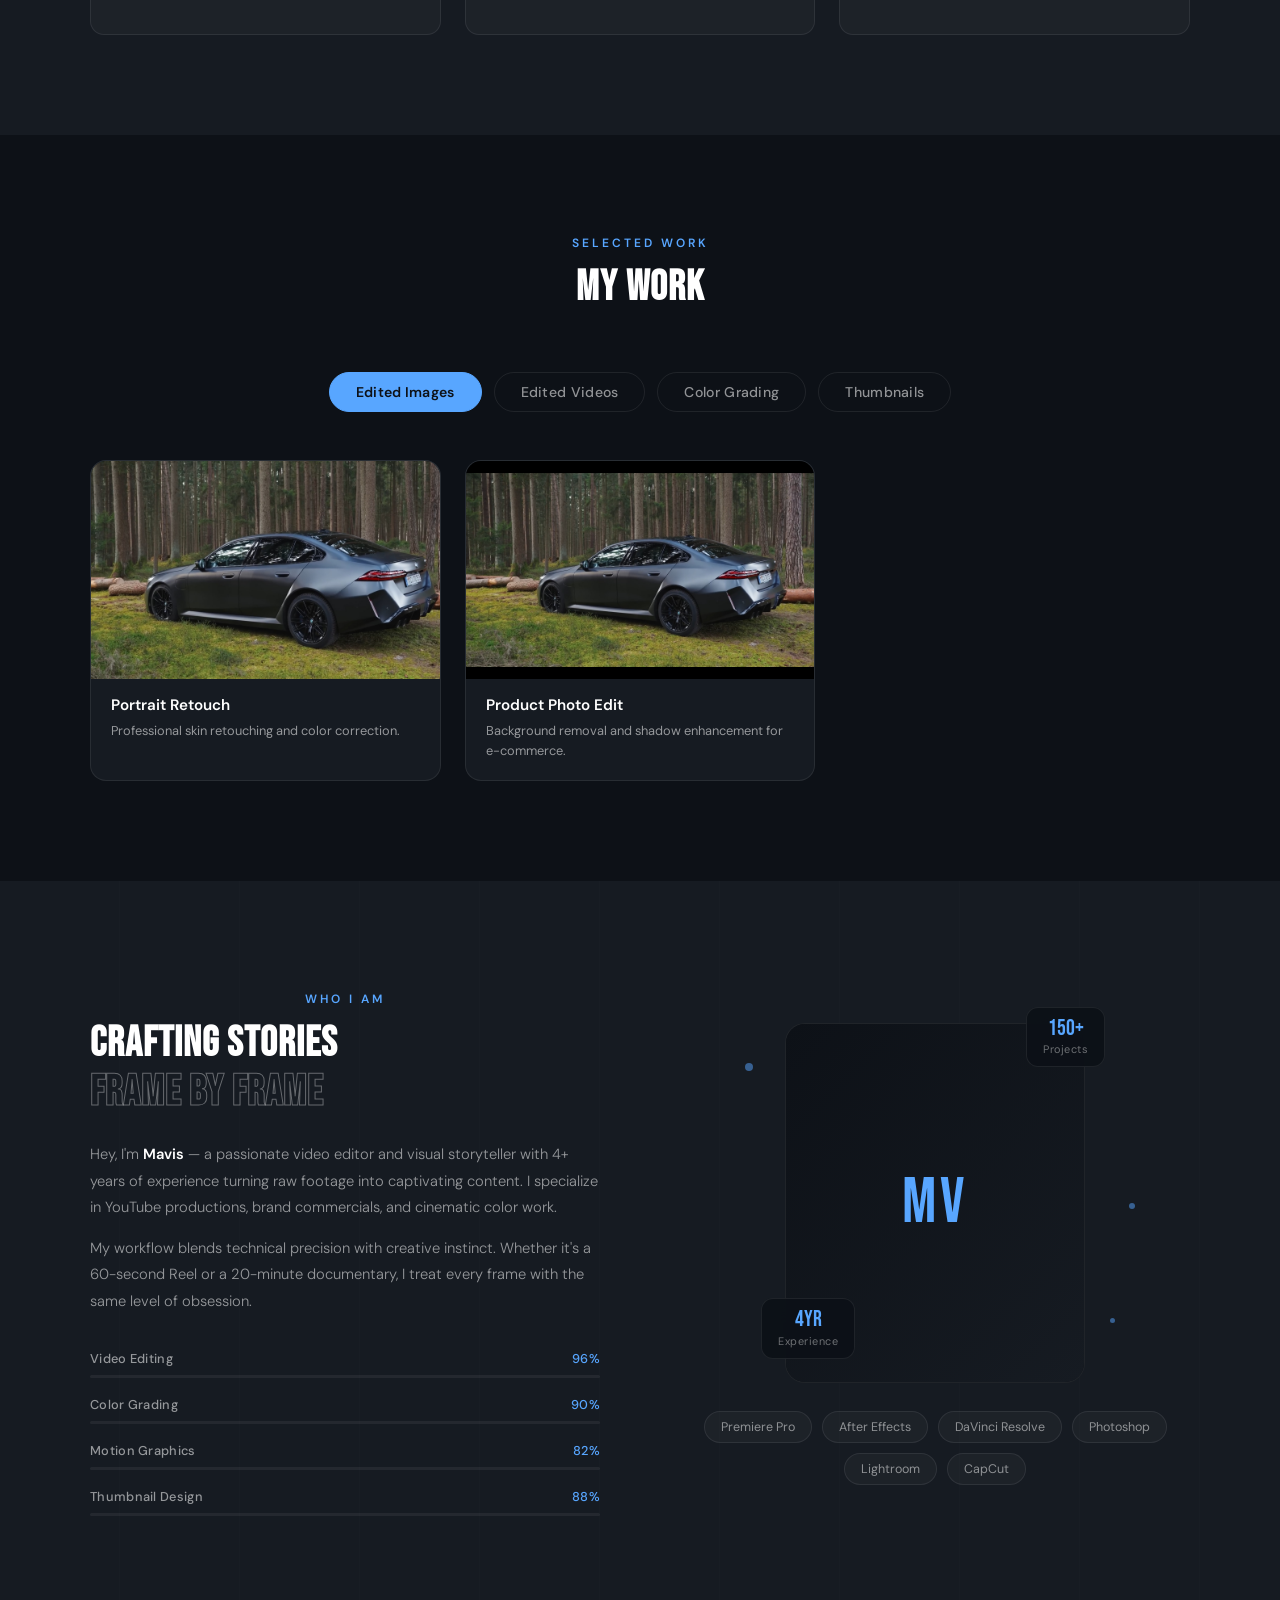
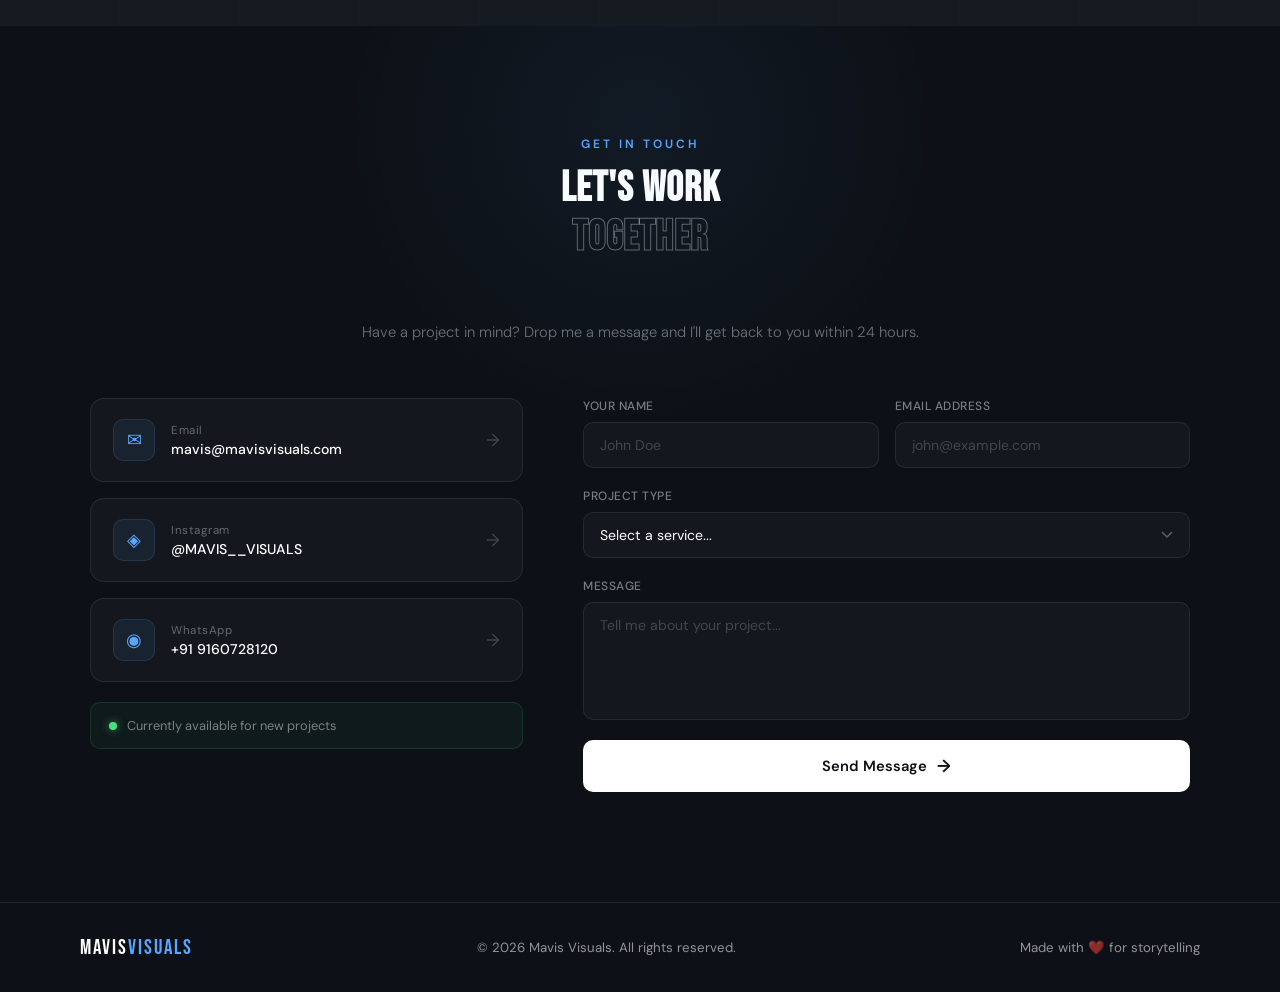
==== commit 1c0fa720: "Added link for Insta" ====
--- a/index.html
+++ b/index.html
@@ -6,8 +6,53 @@
   <title>Mavis Visuals</title>
   <link href="https://fonts.googleapis.com/css2?family=Bebas+Neue&family=DM+Sans:wght@300;400;500;600&display=swap" rel="stylesheet"/>
   <link rel="stylesheet" href="style.css"/>
+
+  <!-- INTRO ANIMATION inline so GitHub Pages cannot break it -->
+  <style>
+    body.intro-lock{overflow:hidden!important}
+    #pageIntro{position:fixed;inset:0;z-index:99999;background:#0a0d12;display:flex;align-items:center;justify-content:center;opacity:1;transition:opacity 1.2s cubic-bezier(.4,0,.2,1)}
+    #pageIntro.fade-out{opacity:0;pointer-events:none}
+    #introLogoWrap{display:flex;flex-direction:column;align-items:center;gap:16px;opacity:0;filter:blur(10px);transform:scale(.93) translateY(12px);transition:opacity 1.1s cubic-bezier(.4,0,.2,1),filter 1.1s cubic-bezier(.4,0,.2,1),transform 1.1s cubic-bezier(.4,0,.2,1)}
+    #introLogoWrap.visible{opacity:1;filter:blur(0);transform:scale(1) translateY(0)}
+    #introLogoWrap.exit{opacity:0;filter:blur(6px);transform:scale(1.07) translateY(-10px);transition:opacity .9s cubic-bezier(.4,0,.2,1),filter .9s ease,transform .9s cubic-bezier(.4,0,.2,1)}
+    #introLogoText{font-family:'Bebas Neue','Arial Narrow',Arial,sans-serif;font-size:clamp(2.8rem,7vw,5.4rem);letter-spacing:8px;color:#fff;line-height:1}
+    #introLogoText span{color:#58a6ff}
+    #introTagline{font-family:'DM Sans',sans-serif;font-size:.68rem;font-weight:500;letter-spacing:3.5px;text-transform:uppercase;color:rgba(255,255,255,.28);opacity:0;transform:translateY(8px);transition:opacity .8s ease .4s,transform .8s ease .4s}
+    #introLogoWrap.visible #introTagline{opacity:1;transform:translateY(0)}
+    #introBarWrap{width:150px;height:1px;background:rgba(255,255,255,.07);border-radius:2px;overflow:hidden;opacity:0;margin-top:4px;transition:opacity .5s ease .6s}
+    #introLogoWrap.visible #introBarWrap{opacity:1}
+    #introBar{height:100%;width:0%;background:linear-gradient(90deg,#58a6ff,#a5c8ff);border-radius:2px;transition:width 1.6s cubic-bezier(.4,0,.2,1)}
+    #introBar.fill{width:100%}
+  </style>
 </head>
 <body>
+
+<!-- INTRO OVERLAY -->
+<div id="pageIntro">
+  <div id="introLogoWrap">
+    <div id="introLogoText">MAVIS<span>VISUALS</span></div>
+    <div id="introTagline">Video Editing &nbsp;&middot;&nbsp; Color Grading &nbsp;&middot;&nbsp; Motion</div>
+    <div id="introBarWrap"><div id="introBar"></div></div>
+  </div>
+</div>
+<script>
+(function(){
+  var o=document.getElementById('pageIntro');
+  var w=document.getElementById('introLogoWrap');
+  var b=document.getElementById('introBar');
+  if(!o||!w)return;
+  document.body.classList.add('intro-lock');
+  function run(){
+    setTimeout(function(){w.classList.add('visible');},100);
+    setTimeout(function(){if(b)b.classList.add('fill');},400);
+    setTimeout(function(){w.classList.add('exit');},2100);
+    setTimeout(function(){o.classList.add('fade-out');document.body.classList.remove('intro-lock');},2700);
+    setTimeout(function(){if(o.parentNode)o.parentNode.removeChild(o);},4000);
+  }
+  if(document.fonts&&document.fonts.ready){document.fonts.ready.then(run);}
+  else{setTimeout(run,200);}
+})();
+</script>
 
 <!-- NAVBAR -->
 <nav class="navbar">
@@ -38,7 +83,7 @@
     <h1>
       Professional
       <span>Video Editing</span>
-      Services
+      Photography
     </h1>
     <p>Transforming your vision into stunning visuals — from YouTube content to cinematic productions.</p>
     <div class="hero-actions">
@@ -52,17 +97,17 @@
 
   <div class="hero-stats">
     <div class="stat-item">
-      <div class="stat-num">150+</div>
+      <div class="stat-num">Working on it</div>
       <div class="stat-label">Projects Done</div>
     </div>
     <div class="stat-divider"></div>
     <div class="stat-item">
-      <div class="stat-num">4yr</div>
+      <div class="stat-num"></div>
       <div class="stat-label">Experience</div>
     </div>
     <div class="stat-divider"></div>
     <div class="stat-item">
-      <div class="stat-num">98%</div>
+      <div class="stat-num"></div>
       <div class="stat-label">Client Satisfaction</div>
     </div>
   </div>
@@ -199,11 +244,11 @@
           <div class="contact-card-icon">✉</div>
           <div>
             <div class="contact-card-label">Email</div>
-            <div class="contact-card-value">vamsikannemadugu1334@gmail.com</div>
+            <div class="contact-card-value">mavis@mavisvisuals.com</div>
           </div>
           <div class="contact-card-arrow">→</div>
         </a>
-        <a class="contact-card" href="https://www.instagram.com/mavis__visuals/" target="_blank" rel="noopener noreferrer">
+        <a class="contact-card" href="https://www.instagram.com/mavis__visuals?igsh=bjA5ZXRjd3E1NGR6" target="_blank">
           <div class="contact-card-icon">◈</div>
           <div>
             <div class="contact-card-label">Instagram</div>
@@ -211,7 +256,7 @@
           </div>
           <div class="contact-card-arrow">→</div>
         </a>
-        <a class="contact-card" href="https://wa.me/919160728120" target="_blank">
+        <a class="contact-card" href="https://wa.me/1234567890" target="_blank">
           <div class="contact-card-icon">◉</div>
           <div>
             <div class="contact-card-label">WhatsApp</div>
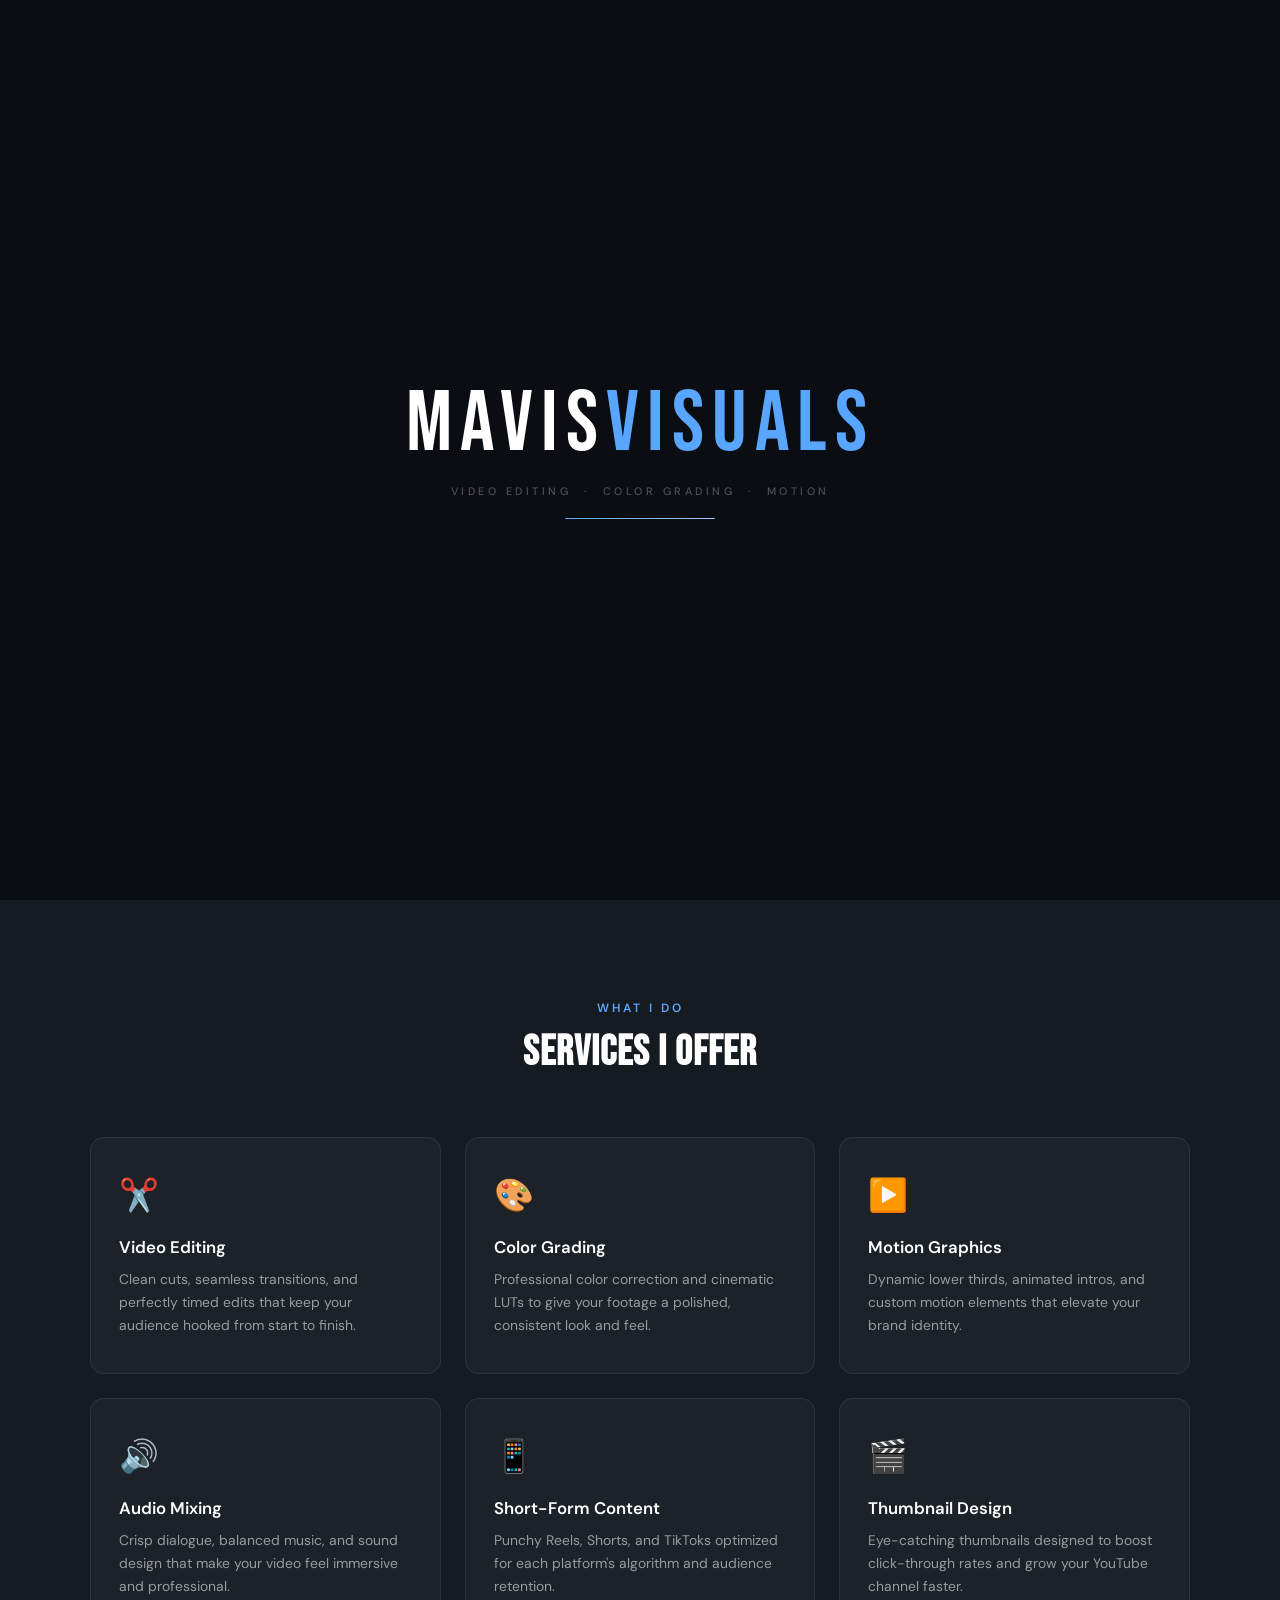
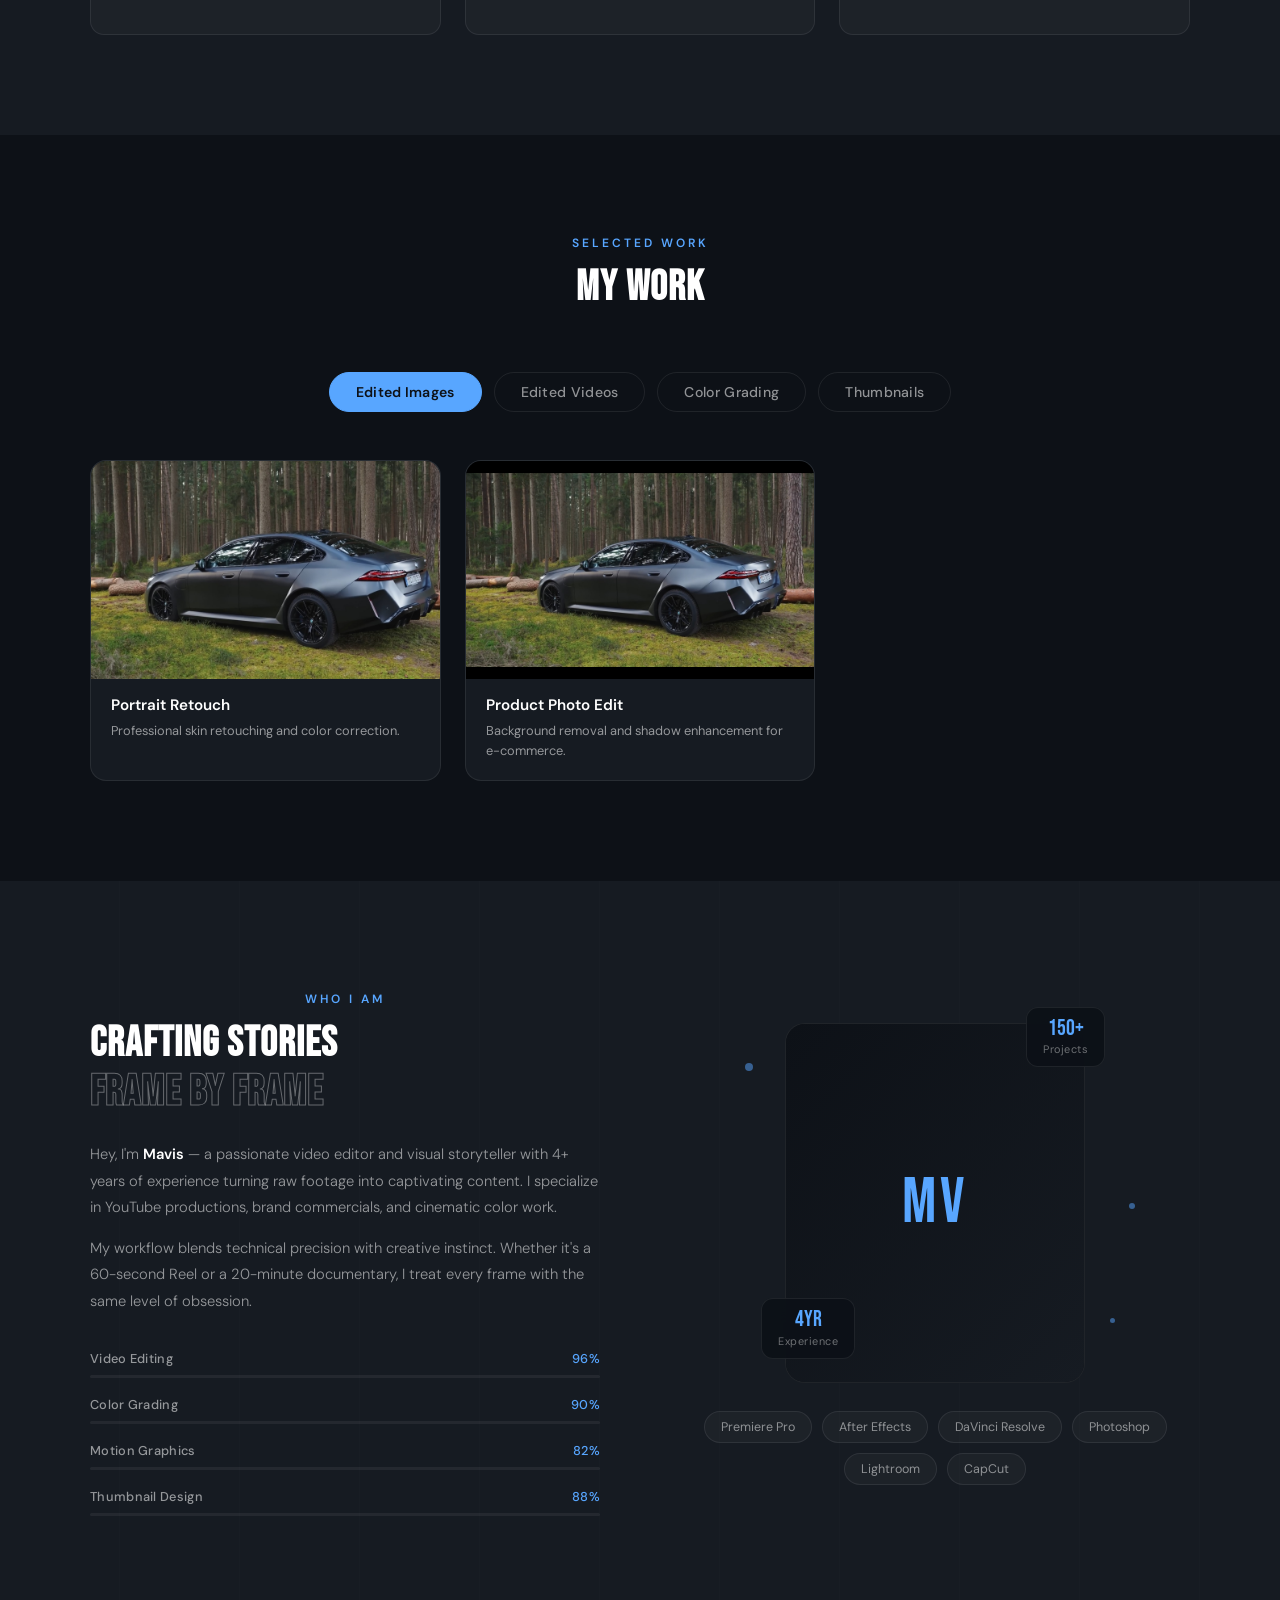
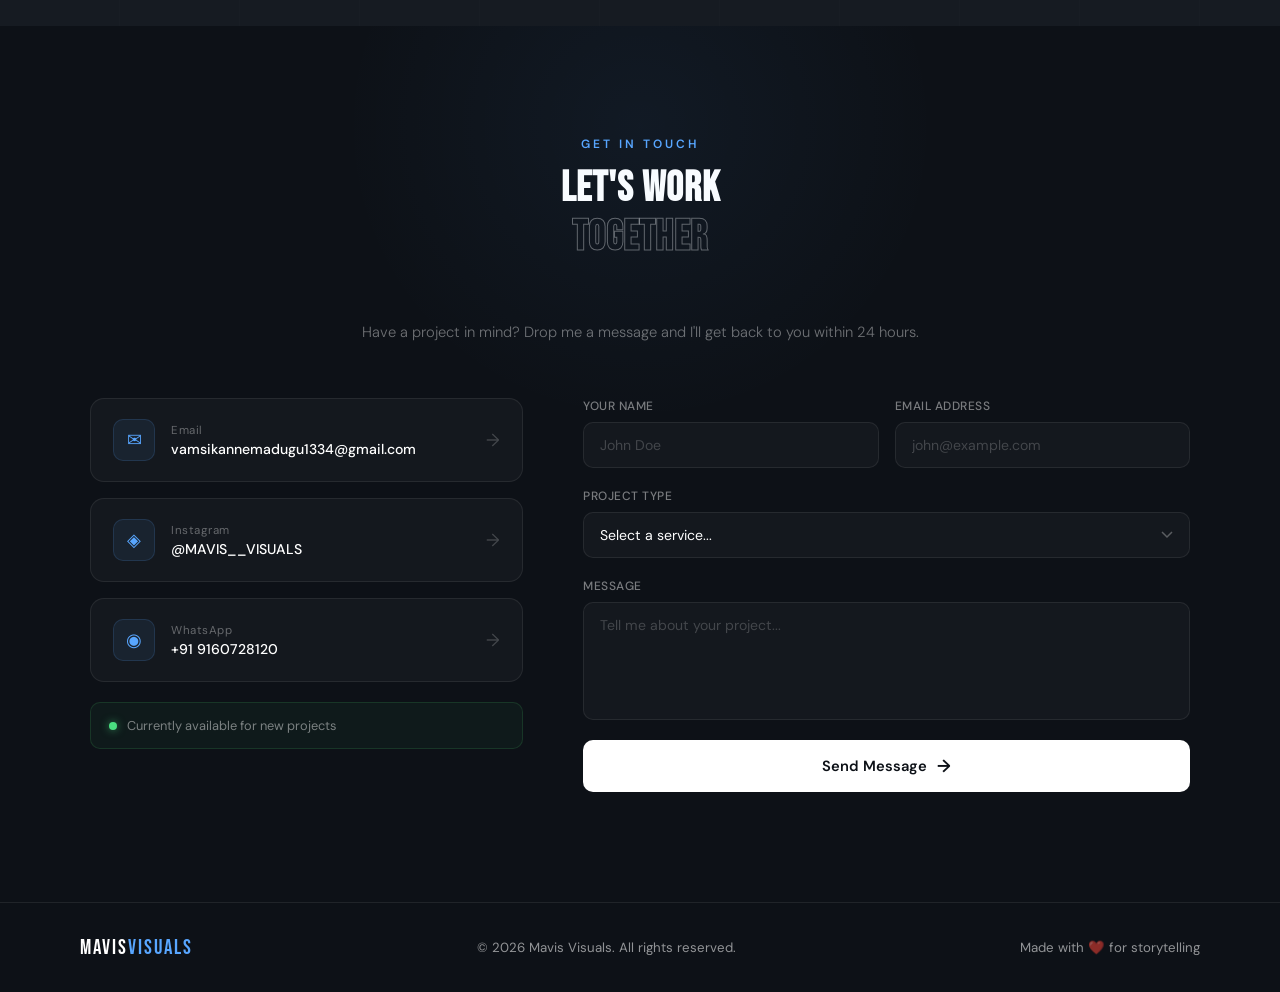
==== commit a774a402: "Updated Mail" ====
--- a/index.html
+++ b/index.html
@@ -240,15 +240,15 @@
     <div class="contact-layout">
       <!-- Info cards -->
       <div class="contact-info reveal-left">
-        <a class="contact-card" href="mailto:mavis@mavisvisuals.com">
+        <a class="contact-card" href="mailto:vamsikannemadugu1334@gmail.com">
           <div class="contact-card-icon">✉</div>
           <div>
             <div class="contact-card-label">Email</div>
-            <div class="contact-card-value">mavis@mavisvisuals.com</div>
+            <div class="contact-card-value">vamsikannemadugu1334@gmail.com</div>
           </div>
           <div class="contact-card-arrow">→</div>
         </a>
-        <a class="contact-card" href="https://www.instagram.com/mavis__visuals?igsh=bjA5ZXRjd3E1NGR6" target="_blank">
+        <a class="contact-card" href="https://www.instagram.com/mavis__visuals" target="_blank">
           <div class="contact-card-icon">◈</div>
           <div>
             <div class="contact-card-label">Instagram</div>
